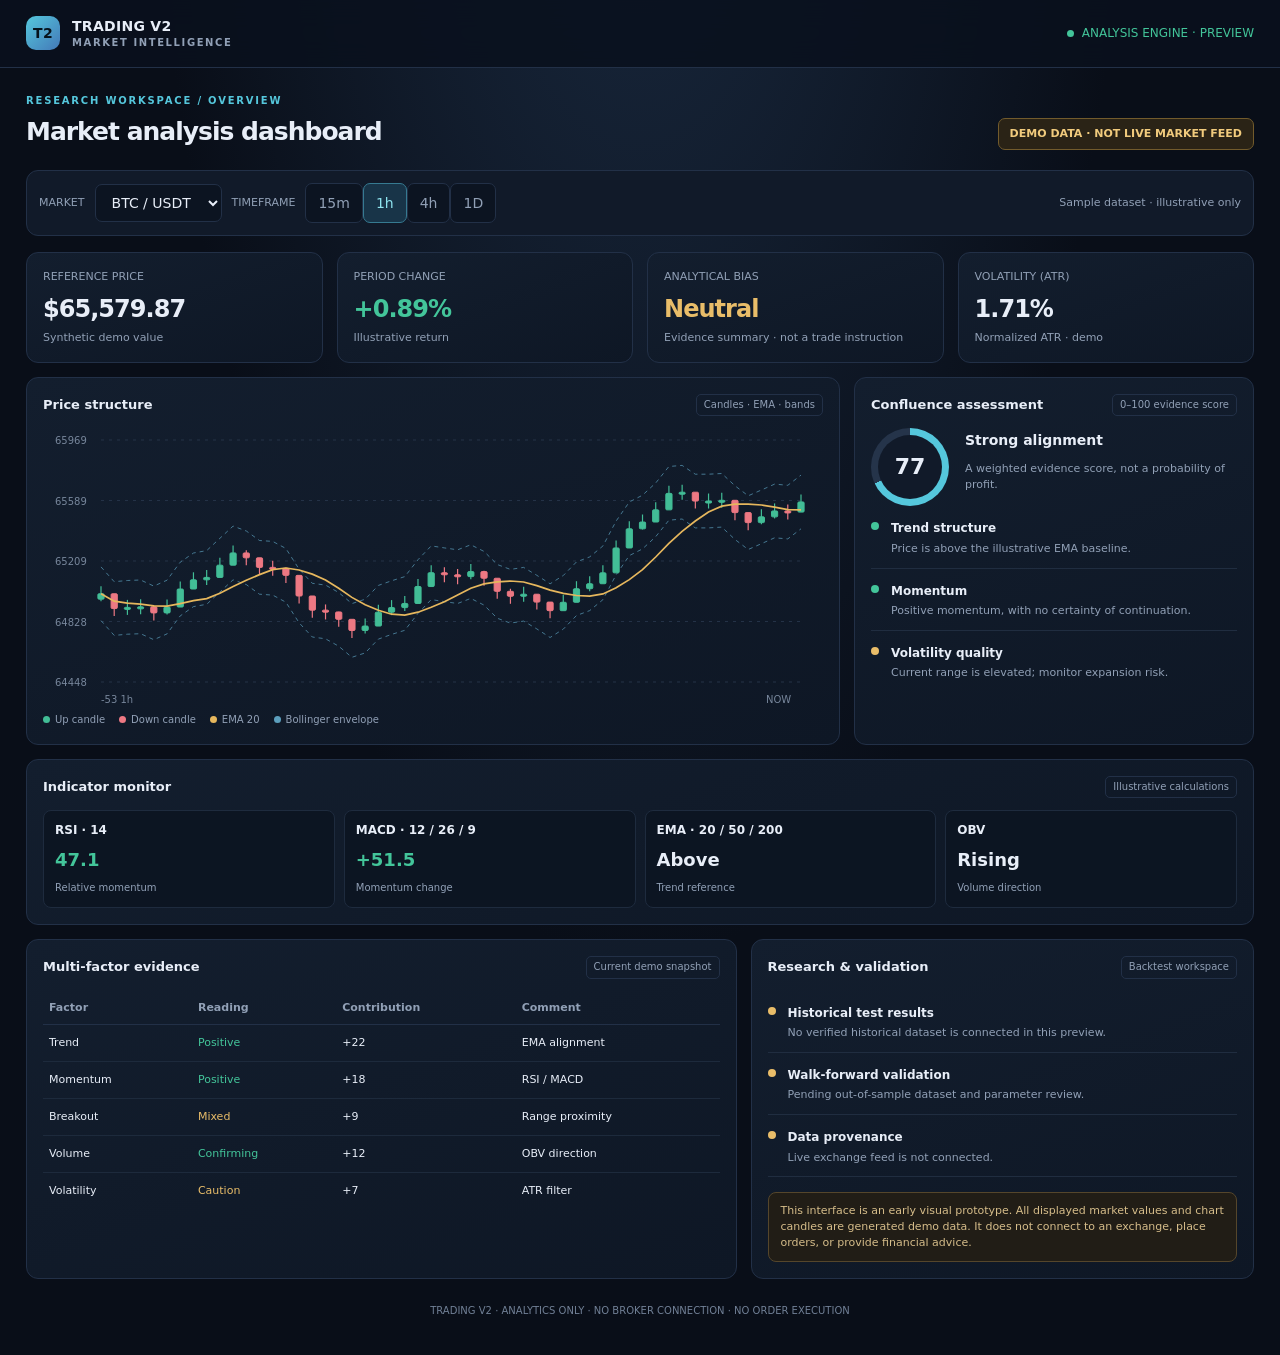
==== index.html @ 431ee681 "Publish dashboard at GitHub Pages root" ====
<!doctype html>
<html lang="en">
<head>
<meta charset="utf-8"><meta name="viewport" content="width=device-width,initial-scale=1">
<title>Trading V2 — Market Intelligence</title>
<style>
:root{color-scheme:dark;--bg:#090e18;--panel:#111a29;--panel2:#0d1522;--line:#223047;--muted:#91a0b6;--text:#e8eef8;--cyan:#55c7dc;--green:#43c59a;--red:#f07883;--amber:#e9bd69}
*{box-sizing:border-box}body{margin:0;background:radial-gradient(ellipse at 50% -30%,#1b2c43 0,transparent 55%),var(--bg);color:var(--text);font:14px/1.45 Inter,ui-sans-serif,system-ui,-apple-system,Segoe UI,sans-serif}
header{height:68px;border-bottom:1px solid var(--line);display:flex;align-items:center;justify-content:space-between;padding:0 26px;background:#0a111ddd;position:sticky;top:0;z-index:5;backdrop-filter:blur(14px)}
.brand{display:flex;align-items:center;gap:12px;font-weight:750;letter-spacing:.02em}.logo{width:34px;height:34px;border-radius:10px;background:linear-gradient(135deg,#55c7dc,#4379b8);display:grid;place-items:center;color:#06121b;font-weight:900}.brand small{display:block;color:var(--muted);font-size:10px;font-weight:600;letter-spacing:.16em}
.status{color:var(--green);font-size:12px}.status:before{content:"";display:inline-block;width:7px;height:7px;border-radius:50%;background:var(--green);margin-right:8px}
main{max-width:1440px;margin:auto;padding:26px}.topline{display:flex;align-items:flex-end;justify-content:space-between;gap:18px;margin-bottom:20px}.eyebrow{color:var(--cyan);font-size:10px;letter-spacing:.18em;font-weight:750}.topline h1{font-size:25px;margin:5px 0 0;letter-spacing:-.04em}.demo{border:1px solid #725b2c;background:#2a2316;color:#f1cb7d;padding:7px 11px;border-radius:7px;font-size:11px;font-weight:700}
.toolbar{display:flex;align-items:center;gap:10px;flex-wrap:wrap;background:var(--panel);border:1px solid var(--line);border-radius:12px;padding:12px;margin-bottom:16px}
select,button{background:#0c1421;color:var(--text);border:1px solid var(--line);border-radius:7px;padding:9px 12px;font:inherit}button{cursor:pointer;color:var(--muted)}button.active{background:#183448;border-color:#367a91;color:#8ee4ef}button:hover{border-color:#4a7890}
.spacer{flex:1}.tiny{color:var(--muted);font-size:11px}
.grid{display:grid;grid-template-columns:repeat(12,minmax(0,1fr));gap:14px}.card{background:linear-gradient(160deg,#131e2e,#0e1725);border:1px solid var(--line);border-radius:12px;padding:16px;min-width:0}.span-3{grid-column:span 3}.span-4{grid-column:span 4}.span-5{grid-column:span 5}.span-7{grid-column:span 7}.span-8{grid-column:span 8}.span-12{grid-column:span 12}
.metric-label{font-size:11px;color:var(--muted)}.metric{font-size:24px;font-weight:720;letter-spacing:-.04em;margin:7px 0 3px}.positive{color:var(--green)}.negative{color:var(--red)}.neutral{color:var(--amber)}
.cardhead{display:flex;align-items:center;justify-content:space-between;margin-bottom:12px}.cardhead h2{font-size:13px;margin:0;font-weight:700}.tag{font-size:10px;color:var(--muted);border:1px solid var(--line);border-radius:5px;padding:3px 7px}
.chartwrap{height:280px;position:relative}.chartwrap svg{width:100%;height:100%;overflow:visible}.axis{fill:#77869b;font-size:10px}.gridline{stroke:#243247;stroke-width:1;stroke-dasharray:3 5}.candle-up{fill:#42bd96;stroke:#42bd96}.candle-down{fill:#ed7883;stroke:#ed7883}.ema{fill:none;stroke:#e6b75d;stroke-width:1.7}.boll{fill:none;stroke:#5c9fbd;stroke-width:1;stroke-dasharray:4 4;opacity:.7}
.legend{display:flex;gap:14px;flex-wrap:wrap;color:var(--muted);font-size:10px;margin-top:5px}.dot{display:inline-block;width:7px;height:7px;border-radius:50%;margin-right:5px}
.indicators{display:grid;grid-template-columns:repeat(4,minmax(0,1fr));gap:9px}.ind{background:#0c1522;border:1px solid #1e2b3e;border-radius:8px;padding:11px}.ind b{display:block;font-size:12px}.ind strong{display:block;font-size:18px;margin:7px 0 3px}.ind small{font-size:10px;color:var(--muted)}
.signal{display:flex;gap:12px;align-items:flex-start;padding:11px 0;border-bottom:1px solid #202d40}.signal:last-child{border:0}.signalmark{width:8px;height:8px;border-radius:50%;margin-top:5px;flex:none}.signal b{font-size:12px}.signal p{margin:3px 0 0;color:var(--muted);font-size:11px}
.score{display:flex;align-items:center;gap:16px}.ring{width:78px;height:78px;border-radius:50%;display:grid;place-items:center;background:conic-gradient(var(--cyan) 0 68%,#25344a 68% 100%);position:relative;flex:none}.ring:after{content:"";position:absolute;inset:7px;background:#111a29;border-radius:50%}.ring strong{z-index:1;font-size:22px}.table{width:100%;border-collapse:collapse;font-size:11px}.table th{text-align:left;color:var(--muted);font-weight:600;padding:9px 6px;border-bottom:1px solid var(--line)}.table td{padding:10px 6px;border-bottom:1px solid #1d2a3c}.table tr:last-child td{border:0}
.note{margin-top:15px;border:1px solid #55462b;background:#211d16;color:#d6bd8a;border-radius:8px;padding:10px 12px;font-size:11px}
footer{padding:25px 0 10px;text-align:center;color:#718096;font-size:10px}
@media(max-width:900px){.span-3,.span-4,.span-5,.span-7,.span-8{grid-column:span 6}.span-12{grid-column:span 12}.indicators{grid-template-columns:repeat(2,1fr)}}
@media(max-width:580px){header{padding:0 15px}main{padding:17px 13px}.topline{align-items:flex-start;flex-direction:column}.span-3,.span-4,.span-5,.span-7,.span-8,.span-12{grid-column:span 12}.chartwrap{height:230px}.status{font-size:0}.status:before{font-size:12px}}
</style></head>
<body>
<header><div class="brand"><div class="logo">T2</div><div>TRADING V2<small>MARKET INTELLIGENCE</small></div></div><div class="status">ANALYSIS ENGINE · PREVIEW</div></header>
<main>
<div class="topline"><div><div class="eyebrow">RESEARCH WORKSPACE / OVERVIEW</div><h1>Market analysis dashboard</h1></div><div class="demo">DEMO DATA · NOT LIVE MARKET FEED</div></div>
<div class="toolbar"><label class="tiny" for="symbol">MARKET</label><select id="symbol"><option>BTC / USDT</option><option>ETH / USDT</option><option>SOL / USDT</option></select><span class="tiny">TIMEFRAME</span><div id="frames"><button data-tf="15m">15m</button><button data-tf="1h" class="active">1h</button><button data-tf="4h">4h</button><button data-tf="1d">1D</button></div><div class="spacer"></div><span class="tiny">Sample dataset · illustrative only</span></div>
<div class="grid">
<section class="card span-3"><div class="metric-label">REFERENCE PRICE</div><div class="metric" id="price">$67,482.30</div><div class="tiny">Synthetic demo value</div></section>
<section class="card span-3"><div class="metric-label">PERIOD CHANGE</div><div class="metric positive" id="change">+2.41%</div><div class="tiny">Illustrative return</div></section>
<section class="card span-3"><div class="metric-label">ANALYTICAL BIAS</div><div class="metric positive" id="bias">Bullish</div><div class="tiny">Evidence summary · not a trade instruction</div></section>
<section class="card span-3"><div class="metric-label">VOLATILITY (ATR)</div><div class="metric" id="atr">1.82%</div><div class="tiny">Normalized ATR · demo</div></section>
<section class="card span-8"><div class="cardhead"><h2>Price structure</h2><span class="tag">Candles · EMA · bands</span></div><div class="chartwrap"><svg id="priceChart" viewBox="0 0 760 280" role="img" aria-label="Illustrative candlestick chart"></svg></div><div class="legend"><span><i class="dot" style="background:#42bd96"></i>Up candle</span><span><i class="dot" style="background:#ed7883"></i>Down candle</span><span><i class="dot" style="background:#e6b75d"></i>EMA 20</span><span><i class="dot" style="background:#5c9fbd"></i>Bollinger envelope</span></div></section>
<section class="card span-4"><div class="cardhead"><h2>Confluence assessment</h2><span class="tag">0–100 evidence score</span></div><div class="score"><div class="ring"><strong id="score">68</strong></div><div><b id="scoreLabel">Moderate alignment</b><p class="tiny">A weighted evidence score, not a probability of profit.</p></div></div><div class="signal"><i class="signalmark" style="background:var(--green)"></i><div><b>Trend structure</b><p>Price is above the illustrative EMA baseline.</p></div></div><div class="signal"><i class="signalmark" style="background:var(--green)"></i><div><b>Momentum</b><p>Positive momentum, with no certainty of continuation.</p></div></div><div class="signal"><i class="signalmark" style="background:var(--amber)"></i><div><b>Volatility quality</b><p>Current range is elevated; monitor expansion risk.</p></div></div></section>
<section class="card span-12"><div class="cardhead"><h2>Indicator monitor</h2><span class="tag">Illustrative calculations</span></div><div class="indicators"><div class="ind"><b>RSI · 14</b><strong class="positive" id="rsi">58.4</strong><small>Relative momentum</small></div><div class="ind"><b>MACD · 12 / 26 / 9</b><strong class="positive" id="macd">+142.6</strong><small>Momentum change</small></div><div class="ind"><b>EMA · 20 / 50 / 200</b><strong id="ema">Above</strong><small>Trend reference</small></div><div class="ind"><b>OBV</b><strong id="obv">Rising</strong><small>Volume direction</small></div></div></section>
<section class="card span-7"><div class="cardhead"><h2>Multi-factor evidence</h2><span class="tag">Current demo snapshot</span></div><table class="table"><thead><tr><th>Factor</th><th>Reading</th><th>Contribution</th><th>Comment</th></tr></thead><tbody id="factorRows"><tr><td>Trend</td><td class="positive">Positive</td><td>+22</td><td>EMA alignment</td></tr><tr><td>Momentum</td><td class="positive">Positive</td><td>+18</td><td>RSI / MACD</td></tr><tr><td>Breakout</td><td class="neutral">Mixed</td><td>+9</td><td>Range proximity</td></tr><tr><td>Volume</td><td class="positive">Confirming</td><td>+12</td><td>OBV direction</td></tr><tr><td>Volatility</td><td class="neutral">Caution</td><td>+7</td><td>ATR filter</td></tr></tbody></table></section>
<section class="card span-5"><div class="cardhead"><h2>Research & validation</h2><span class="tag">Backtest workspace</span></div><div class="signal"><i class="signalmark" style="background:var(--amber)"></i><div><b>Historical test results</b><p>No verified historical dataset is connected in this preview.</p></div></div><div class="signal"><i class="signalmark" style="background:var(--amber)"></i><div><b>Walk-forward validation</b><p>Pending out-of-sample dataset and parameter review.</p></div></div><div class="signal"><i class="signalmark" style="background:var(--amber)"></i><div><b>Data provenance</b><p>Live exchange feed is not connected.</p></div></div><div class="note">This interface is an early visual prototype. All displayed market values and chart candles are generated demo data. It does not connect to an exchange, place orders, or provide financial advice.</div></section>
</div><footer>TRADING V2 · ANALYTICS ONLY · NO BROKER CONNECTION · NO ORDER EXECUTION</footer>
</main>
<script>
const $=id=>document.getElementById(id);let tf='1h',sym='BTC / USDT';
function hash(s){let n=0;for(let i=0;i<s.length;i++)n=(n*31+s.charCodeAt(i))>>>0;return n}
function render(){const seed=hash(sym+tf),base=sym.startsWith('ETH')?3520:sym.startsWith('SOL')?168:67482;let vals=[],v=base*.965;for(let i=0;i<54;i++){let drift=Math.sin(i*.39+seed%7)*base*.0011+(i>29?base*.0005:-base*.00008);v+=drift+(Math.sin(i*1.7+seed%13))*base*.0008;vals.push(v)}const svg=$('priceChart'),W=760,H=280,L=48,R=12,T=12,B=26,lo=Math.min(...vals)*.995,hi=Math.max(...vals)*1.005,x=i=>L+i*(W-L-R)/(vals.length-1),y=p=>T+(hi-p)*(H-T-B)/(hi-lo);let out='';for(let j=0;j<5;j++){let yy=T+j*(H-T-B)/4;out+=`<line class="gridline" x1="${L}" x2="${W-R}" y1="${yy}" y2="${yy}"/><text class="axis" x="2" y="${yy+4}">${(hi-(hi-lo)*j/4).toFixed(0)}</text>`}let ema=vals.map((v,i)=>vals.slice(Math.max(0,i-7),i+1).reduce((a,b)=>a+b,0)/Math.min(i+1,8));let path=a=>a.map((v,i)=>(i?'L':'M')+x(i).toFixed(1)+','+y(v).toFixed(1)).join(' ');out+=`<path class="boll" d="${path(vals.map((v,i)=>v+base*.0025))}"/><path class="boll" d="${path(vals.map((v,i)=>v-base*.0025))}"/>`;for(let i=0;i<vals.length;i++){let open=i?vals[i-1]:vals[i]-base*.0005,close=vals[i],up=close>=open,xx=x(i),top=y(Math.max(open,close)),bot=y(Math.min(open,close));out+=`<line class="${up?'candle-up':'candle-down'}" x1="${xx}" x2="${xx}" y1="${y(close+base*.0007)}" y2="${y(close-base*.0007)}" stroke-width="1.2"/><rect class="${up?'candle-up':'candle-down'}" x="${xx-3.1}" y="${top}" width="6.2" height="${Math.max(2,bot-top)}" rx="1"/>`}out+=`<path class="ema" d="${path(ema)}"/><text class="axis" x="${L}" y="${H-5}">-53 ${tf}</text><text class="axis" x="${W-R-35}" y="${H-5}">NOW</text>`;svg.innerHTML=out;
let last=vals.at(-1),pct=(vals.at(-1)/vals[0]-1)*100,score=56+(seed%29);$('price').textContent='$'+last.toLocaleString('en-US',{minimumFractionDigits:2,maximumFractionDigits:2});$('change').textContent=(pct>=0?'+':'')+pct.toFixed(2)+'%';$('change').className='metric '+(pct>=0?'positive':'negative');$('bias').textContent=pct>1?'Bullish':pct< -1?'Bearish':'Neutral';$('bias').className='metric '+(pct>1?'positive':pct< -1?'negative':'neutral');$('atr').textContent=(1.1+(seed%140)/100).toFixed(2)+'%';$('score').textContent=score;$('scoreLabel').textContent=score>72?'Strong alignment':score>60?'Moderate alignment':'Weak alignment';$('rsi').textContent=(43+(seed%310)/10).toFixed(1);$('macd').textContent=(pct>=0?'+':'')+(pct*58).toFixed(1);$('ema').textContent=pct>0?'Above':'Below';$('obv').textContent=seed%3?'Rising':'Mixed'}
document.querySelectorAll('[data-tf]').forEach(b=>b.addEventListener('click',()=>{tf=b.dataset.tf;document.querySelectorAll('[data-tf]').forEach(x=>x.classList.toggle('active',x===b));render()}));$('symbol').addEventListener('change',e=>{sym=e.target.value;render()});render();
</script></body></html>
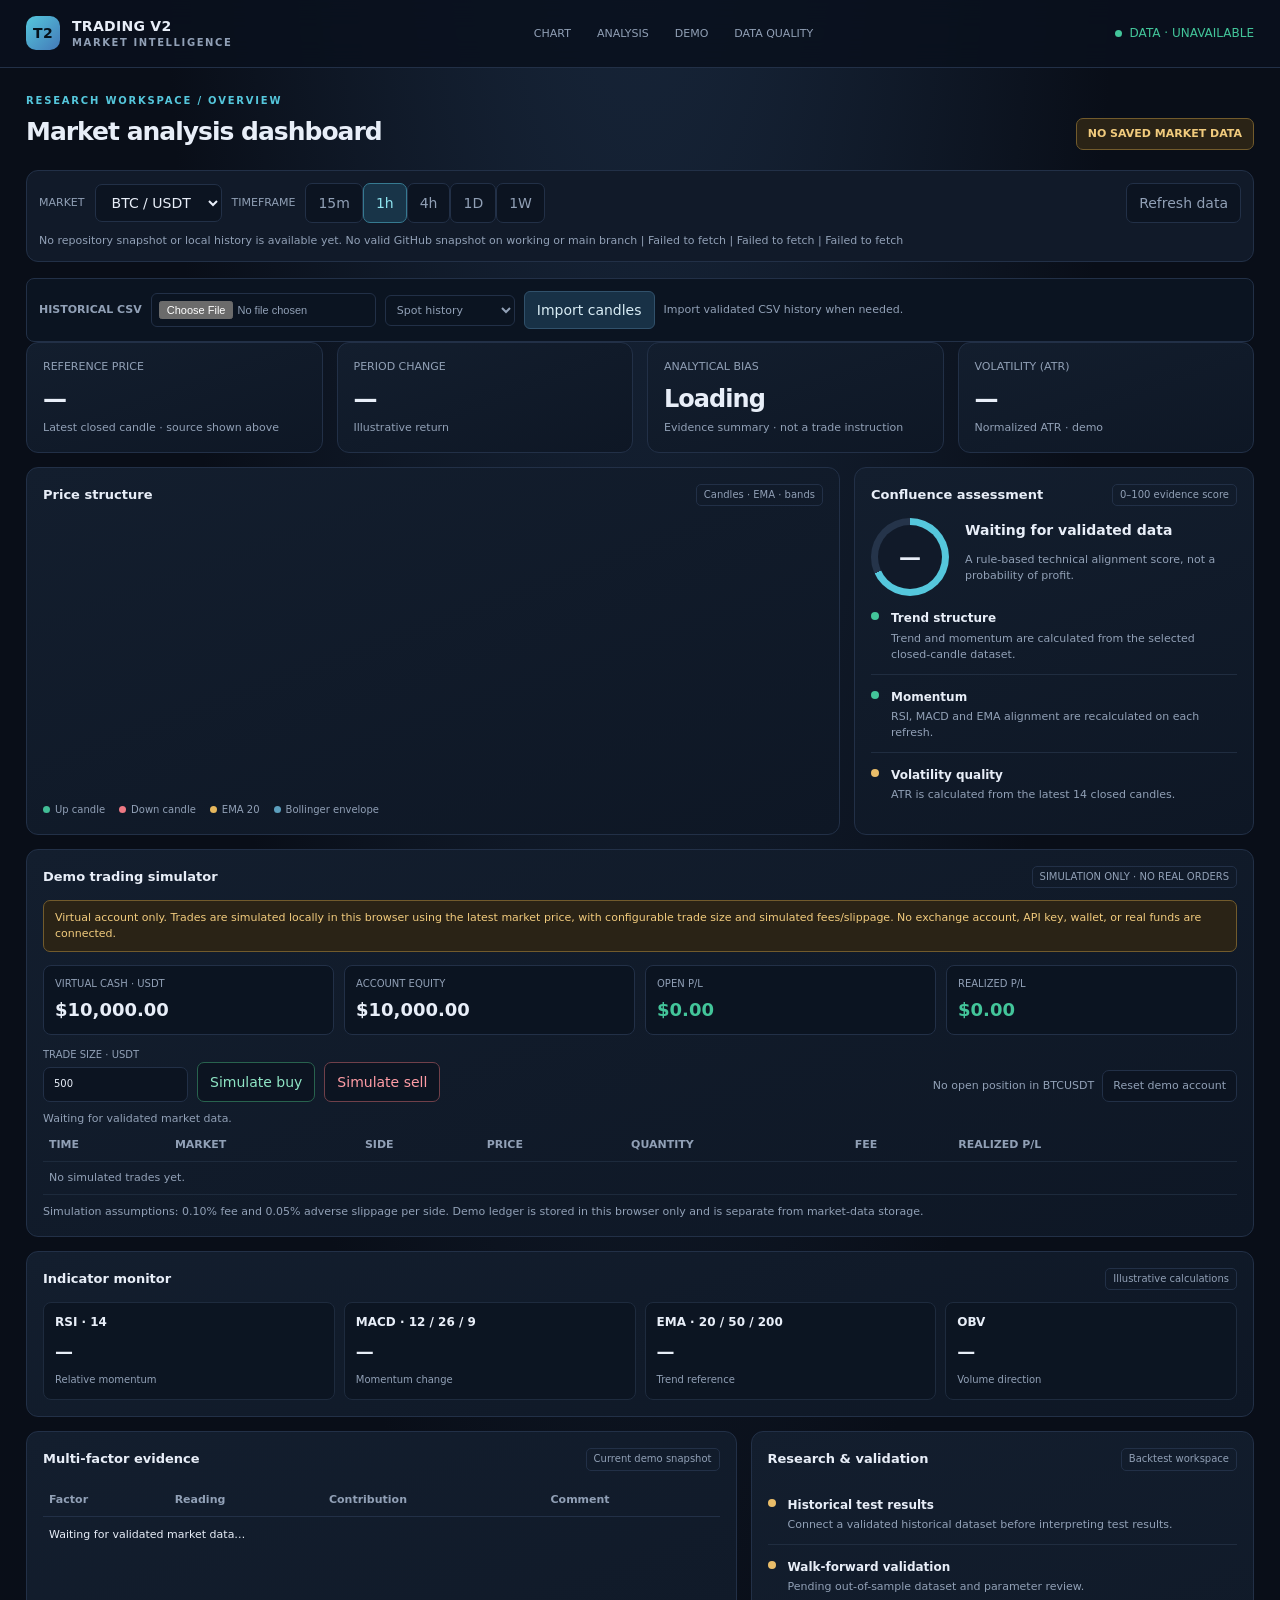
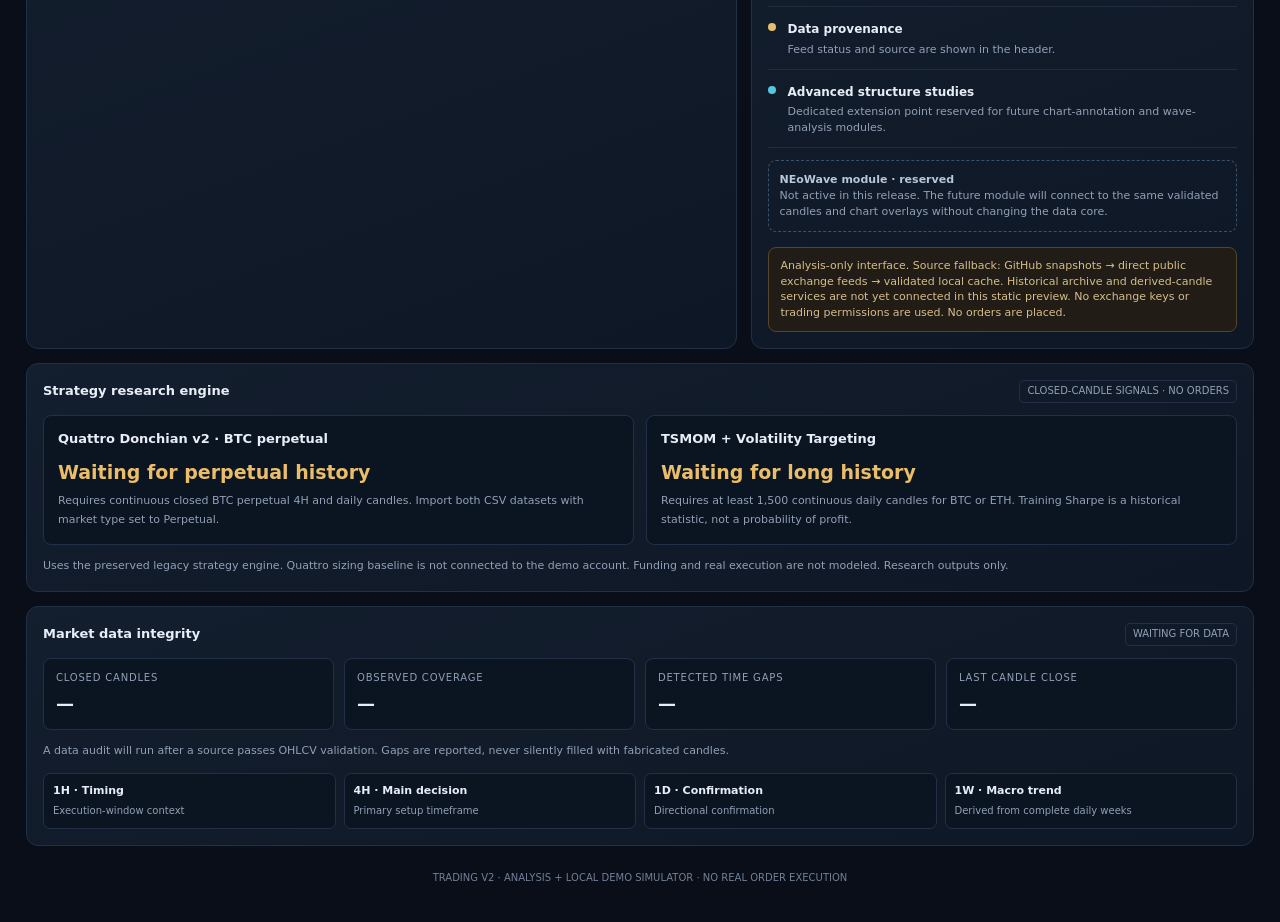
==== commit eb14eb46: "deploy: publish Trading V2 research dashboard" ====
--- a/index.html
+++ b/index.html
@@ -1,4 +1,5 @@
 <!doctype html>
+<!-- Market history remains visible during feed outages; freshness is reported separately. -->
 <html lang="en">
 <head>
 <meta charset="utf-8"><meta name="viewport" content="width=device-width,initial-scale=1">
@@ -25,28 +26,597 @@
 footer{padding:25px 0 10px;text-align:center;color:#718096;font-size:10px}
 @media(max-width:900px){.span-3,.span-4,.span-5,.span-7,.span-8{grid-column:span 6}.span-12{grid-column:span 12}.indicators{grid-template-columns:repeat(2,1fr)}}
 @media(max-width:580px){header{padding:0 15px}main{padding:17px 13px}.topline{align-items:flex-start;flex-direction:column}.span-3,.span-4,.span-5,.span-7,.span-8,.span-12{grid-column:span 12}.chartwrap{height:230px}.status{font-size:0}.status:before{font-size:12px}}
+.paper-grid{display:grid;grid-template-columns:repeat(4,minmax(0,1fr));gap:10px;margin-bottom:13px}.paper-stat{background:#0b1421;border:1px solid #223047;border-radius:8px;padding:11px}.paper-stat span{display:block;color:var(--muted);font-size:10px}.paper-stat strong{display:block;font-size:18px;margin-top:5px}.paper-controls{display:flex;gap:9px;align-items:end;flex-wrap:wrap}.paper-controls label{display:grid;gap:5px;color:var(--muted);font-size:10px}.paper-controls input{width:145px;background:#0c1421;color:var(--text);border:1px solid var(--line);border-radius:7px;padding:9px 10px;font:inherit}.paper-buy{color:#8ee4c4;border-color:#28634e}.paper-sell{color:#ff9ca5;border-color:#70404a}.paper-status{min-height:18px;margin-top:9px;color:var(--muted);font-size:11px}.paper-warning{margin-bottom:13px;border:1px solid #725b2c;background:#2a2316;color:#f1cb7d;padding:9px 11px;border-radius:7px;font-size:11px}.paper-table-wrap{overflow:auto}.paper-table{width:100%;border-collapse:collapse;font-size:11px}.paper-table th,.paper-table td{text-align:left;padding:8px 6px;border-bottom:1px solid #1d2a3c}.paper-table th{color:var(--muted);font-weight:600}.paper-table td{white-space:nowrap}.paper-actions{display:flex;gap:8px;align-items:center;flex-wrap:wrap}.paper-actions button{font-size:11px;padding:7px 10px}@media(max-width:700px){.paper-grid{grid-template-columns:repeat(2,minmax(0,1fr))}}
+/* Research workspace refinements */
+.navlinks{display:flex;gap:8px;align-items:center;flex-wrap:wrap}.navlinks a{color:var(--muted);text-decoration:none;font-size:11px;padding:6px 8px;border:1px solid transparent;border-radius:6px}.navlinks a:hover{color:var(--cyan);border-color:var(--line)}
+.audit-grid{display:grid;grid-template-columns:repeat(4,minmax(0,1fr));gap:10px}.audit-item{background:#0b1421;border:1px solid #223047;border-radius:8px;padding:12px}.audit-item span{display:block;color:var(--muted);font-size:10px;text-transform:uppercase;letter-spacing:.08em}.audit-item strong{display:block;font-size:18px;margin-top:6px}.audit-detail{color:var(--muted);font-size:11px;margin-top:12px;line-height:1.7}.role-strip{display:grid;grid-template-columns:repeat(4,minmax(0,1fr));gap:8px;margin-top:12px}.role{border:1px solid var(--line);border-radius:7px;padding:9px;background:#0b1421}.role b{display:block;font-size:11px}.role small{color:var(--muted);font-size:10px}.future-slot{margin-top:12px;border:1px dashed #3a526c;border-radius:8px;padding:11px;color:var(--muted);font-size:11px}.future-slot b{color:#b7c8db}.tag-live{color:#8ee4c4;border-color:#28634e}.tag-warn{color:#f1cb7d;border-color:#725b2c}
+@media(max-width:700px){.audit-grid,.role-strip{grid-template-columns:repeat(2,minmax(0,1fr))}.navlinks{display:none}}
+
+.import-row{display:flex;gap:9px;align-items:center;flex-wrap:wrap;margin-top:12px;padding:12px;border:1px solid var(--line);border-radius:8px;background:#0b1421}.import-row input,.import-row select{max-width:230px;color:var(--muted);font-size:11px;background:#0b1421;border:1px solid var(--line);padding:7px;border-radius:6px}.import-row button{background:#183146;border:1px solid #31516b;color:#d9edf5;padding:8px 12px;border-radius:6px;cursor:pointer}.strategy-grid{display:grid;grid-template-columns:repeat(2,minmax(0,1fr));gap:12px}.strategy-box{background:#0b1421;border:1px solid var(--line);border-radius:8px;padding:14px}.strategy-box h3{font-size:13px;margin:0 0 10px}.strategy-value{font-size:19px;font-weight:750;margin:6px 0}.strategy-meta{color:var(--muted);font-size:11px;line-height:1.7}.strategy-wait{color:#e9bd69}.strategy-ok{color:#43c59a}@media(max-width:700px){.strategy-grid{grid-template-columns:1fr}}
 </style></head>
 <body>
-<header><div class="brand"><div class="logo">T2</div><div>TRADING V2<small>MARKET INTELLIGENCE</small></div></div><div class="status">ANALYSIS ENGINE · PREVIEW</div></header>
+<header><div class="brand"><div class="logo">T2</div><div>TRADING V2<small>MARKET INTELLIGENCE</small></div></div><div class="navlinks"><a href="#priceChart">CHART</a><a href="#evidence">ANALYSIS</a><a href="#paperTrading">DEMO</a><a href="#dataQuality">DATA QUALITY</a></div><div class="status" id="feedStatus">DATA SOURCE · CONNECTING</div></header>
 <main>
-<div class="topline"><div><div class="eyebrow">RESEARCH WORKSPACE / OVERVIEW</div><h1>Market analysis dashboard</h1></div><div class="demo">DEMO DATA · NOT LIVE MARKET FEED</div></div>
-<div class="toolbar"><label class="tiny" for="symbol">MARKET</label><select id="symbol"><option>BTC / USDT</option><option>ETH / USDT</option><option>SOL / USDT</option></select><span class="tiny">TIMEFRAME</span><div id="frames"><button data-tf="15m">15m</button><button data-tf="1h" class="active">1h</button><button data-tf="4h">4h</button><button data-tf="1d">1D</button></div><div class="spacer"></div><span class="tiny">Sample dataset · illustrative only</span></div>
+<div class="topline"><div><div class="eyebrow">RESEARCH WORKSPACE / OVERVIEW</div><h1>Market analysis dashboard</h1></div><div class="demo" id="feedBadge">CONNECTING TO MARKET DATA</div></div>
+<div class="toolbar"><label class="tiny" for="symbol">MARKET</label><select id="symbol"><option>BTC / USDT</option><option>ETH / USDT</option><option>SOL / USDT</option></select><span class="tiny">TIMEFRAME</span><div id="frames"><button data-tf="15m">15m</button><button data-tf="1h" class="active">1h</button><button data-tf="4h">4h</button><button data-tf="1d">1D</button><button data-tf="1w">1W</button></div><div class="spacer"></div><button id="refreshData" type="button">Refresh data</button><span class="tiny" id="updatedAt">Waiting for a validated feed…</span></div><div class="import-row"><b class="tiny">HISTORICAL CSV</b><input id="csvImportFile" type="file" accept=".csv,text/csv"><select id="csvMarketType"><option value="spot">Spot history</option><option value="perpetual">Perpetual history</option></select><button id="csvImportButton" type="button">Import candles</button><span class="tiny" id="csvImportStatus">Import validated CSV history when needed.</span></div>
 <div class="grid">
-<section class="card span-3"><div class="metric-label">REFERENCE PRICE</div><div class="metric" id="price">$67,482.30</div><div class="tiny">Synthetic demo value</div></section>
-<section class="card span-3"><div class="metric-label">PERIOD CHANGE</div><div class="metric positive" id="change">+2.41%</div><div class="tiny">Illustrative return</div></section>
-<section class="card span-3"><div class="metric-label">ANALYTICAL BIAS</div><div class="metric positive" id="bias">Bullish</div><div class="tiny">Evidence summary · not a trade instruction</div></section>
-<section class="card span-3"><div class="metric-label">VOLATILITY (ATR)</div><div class="metric" id="atr">1.82%</div><div class="tiny">Normalized ATR · demo</div></section>
+<section class="card span-3"><div class="metric-label">REFERENCE PRICE</div><div class="metric" id="price">—</div><div class="tiny">Latest closed candle · source shown above</div></section>
+<section class="card span-3"><div class="metric-label">PERIOD CHANGE</div><div class="metric" id="change">—</div><div class="tiny">Illustrative return</div></section>
+<section class="card span-3"><div class="metric-label">ANALYTICAL BIAS</div><div class="metric" id="bias">Loading</div><div class="tiny">Evidence summary · not a trade instruction</div></section>
+<section class="card span-3"><div class="metric-label">VOLATILITY (ATR)</div><div class="metric" id="atr">—</div><div class="tiny">Normalized ATR · demo</div></section>
 <section class="card span-8"><div class="cardhead"><h2>Price structure</h2><span class="tag">Candles · EMA · bands</span></div><div class="chartwrap"><svg id="priceChart" viewBox="0 0 760 280" role="img" aria-label="Illustrative candlestick chart"></svg></div><div class="legend"><span><i class="dot" style="background:#42bd96"></i>Up candle</span><span><i class="dot" style="background:#ed7883"></i>Down candle</span><span><i class="dot" style="background:#e6b75d"></i>EMA 20</span><span><i class="dot" style="background:#5c9fbd"></i>Bollinger envelope</span></div></section>
-<section class="card span-4"><div class="cardhead"><h2>Confluence assessment</h2><span class="tag">0–100 evidence score</span></div><div class="score"><div class="ring"><strong id="score">68</strong></div><div><b id="scoreLabel">Moderate alignment</b><p class="tiny">A weighted evidence score, not a probability of profit.</p></div></div><div class="signal"><i class="signalmark" style="background:var(--green)"></i><div><b>Trend structure</b><p>Price is above the illustrative EMA baseline.</p></div></div><div class="signal"><i class="signalmark" style="background:var(--green)"></i><div><b>Momentum</b><p>Positive momentum, with no certainty of continuation.</p></div></div><div class="signal"><i class="signalmark" style="background:var(--amber)"></i><div><b>Volatility quality</b><p>Current range is elevated; monitor expansion risk.</p></div></div></section>
-<section class="card span-12"><div class="cardhead"><h2>Indicator monitor</h2><span class="tag">Illustrative calculations</span></div><div class="indicators"><div class="ind"><b>RSI · 14</b><strong class="positive" id="rsi">58.4</strong><small>Relative momentum</small></div><div class="ind"><b>MACD · 12 / 26 / 9</b><strong class="positive" id="macd">+142.6</strong><small>Momentum change</small></div><div class="ind"><b>EMA · 20 / 50 / 200</b><strong id="ema">Above</strong><small>Trend reference</small></div><div class="ind"><b>OBV</b><strong id="obv">Rising</strong><small>Volume direction</small></div></div></section>
-<section class="card span-7"><div class="cardhead"><h2>Multi-factor evidence</h2><span class="tag">Current demo snapshot</span></div><table class="table"><thead><tr><th>Factor</th><th>Reading</th><th>Contribution</th><th>Comment</th></tr></thead><tbody id="factorRows"><tr><td>Trend</td><td class="positive">Positive</td><td>+22</td><td>EMA alignment</td></tr><tr><td>Momentum</td><td class="positive">Positive</td><td>+18</td><td>RSI / MACD</td></tr><tr><td>Breakout</td><td class="neutral">Mixed</td><td>+9</td><td>Range proximity</td></tr><tr><td>Volume</td><td class="positive">Confirming</td><td>+12</td><td>OBV direction</td></tr><tr><td>Volatility</td><td class="neutral">Caution</td><td>+7</td><td>ATR filter</td></tr></tbody></table></section>
-<section class="card span-5"><div class="cardhead"><h2>Research & validation</h2><span class="tag">Backtest workspace</span></div><div class="signal"><i class="signalmark" style="background:var(--amber)"></i><div><b>Historical test results</b><p>No verified historical dataset is connected in this preview.</p></div></div><div class="signal"><i class="signalmark" style="background:var(--amber)"></i><div><b>Walk-forward validation</b><p>Pending out-of-sample dataset and parameter review.</p></div></div><div class="signal"><i class="signalmark" style="background:var(--amber)"></i><div><b>Data provenance</b><p>Live exchange feed is not connected.</p></div></div><div class="note">This interface is an early visual prototype. All displayed market values and chart candles are generated demo data. It does not connect to an exchange, place orders, or provide financial advice.</div></section>
-</div><footer>TRADING V2 · ANALYTICS ONLY · NO BROKER CONNECTION · NO ORDER EXECUTION</footer>
+<section class="card span-4" id="evidence"><div class="cardhead"><h2>Confluence assessment</h2><span class="tag">0–100 evidence score</span></div><div class="score"><div class="ring"><strong id="score">—</strong></div><div><b id="scoreLabel">Waiting for validated data</b><p class="tiny">A rule-based technical alignment score, not a probability of profit.</p></div></div><div class="signal"><i class="signalmark" style="background:var(--green)"></i><div><b>Trend structure</b><p>Trend and momentum are calculated from the selected closed-candle dataset.</p></div></div><div class="signal"><i class="signalmark" style="background:var(--green)"></i><div><b>Momentum</b><p>RSI, MACD and EMA alignment are recalculated on each refresh.</p></div></div><div class="signal"><i class="signalmark" style="background:var(--amber)"></i><div><b>Volatility quality</b><p>ATR is calculated from the latest 14 closed candles.</p></div></div></section>
+<section class="card span-12" id="paperTrading">
+<div class="cardhead"><h2>Demo trading simulator</h2><span class="tag">SIMULATION ONLY · NO REAL ORDERS</span></div>
+<div class="paper-warning">Virtual account only. Trades are simulated locally in this browser using the latest market price, with configurable trade size and simulated fees/slippage. No exchange account, API key, wallet, or real funds are connected.</div>
+<div class="paper-grid">
+ <div class="paper-stat"><span>VIRTUAL CASH · USDT</span><strong id="paperCash">$10,000.00</strong></div>
+ <div class="paper-stat"><span>ACCOUNT EQUITY</span><strong id="paperEquity">$10,000.00</strong></div>
+ <div class="paper-stat"><span>OPEN P/L</span><strong id="paperOpenPnl">$0.00</strong></div>
+ <div class="paper-stat"><span>REALIZED P/L</span><strong id="paperRealized">$0.00</strong></div>
+</div>
+<div class="paper-controls">
+ <label>TRADE SIZE · USDT<input id="paperSize" type="number" min="10" step="10" value="500"></label>
+ <button id="paperBuy" class="paper-buy" type="button" disabled>Simulate buy</button>
+ <button id="paperSell" class="paper-sell" type="button" disabled>Simulate sell</button>
+ <div class="spacer"></div><div class="paper-actions"><span class="tiny" id="paperPosition">No open position</span><button id="paperReset" type="button">Reset demo account</button></div>
+</div>
+<div class="paper-status" id="paperStatus">Waiting for validated market data.</div>
+<div class="paper-table-wrap"><table class="paper-table"><thead><tr><th>TIME</th><th>MARKET</th><th>SIDE</th><th>PRICE</th><th>QUANTITY</th><th>FEE</th><th>REALIZED P/L</th></tr></thead><tbody id="paperHistory"><tr><td colspan="7" class="tiny">No simulated trades yet.</td></tr></tbody></table></div>
+<div class="tiny" style="margin-top:9px">Simulation assumptions: 0.10% fee and 0.05% adverse slippage per side. Demo ledger is stored in this browser only and is separate from market-data storage.</div>
+</section><section class="card span-12"><div class="cardhead"><h2>Indicator monitor</h2><span class="tag">Illustrative calculations</span></div><div class="indicators"><div class="ind"><b>RSI · 14</b><strong id="rsi">—</strong><small>Relative momentum</small></div><div class="ind"><b>MACD · 12 / 26 / 9</b><strong id="macd">—</strong><small>Momentum change</small></div><div class="ind"><b>EMA · 20 / 50 / 200</b><strong id="ema">—</strong><small>Trend reference</small></div><div class="ind"><b>OBV</b><strong id="obv">—</strong><small>Volume direction</small></div></div></section>
+<section class="card span-7"><div class="cardhead"><h2>Multi-factor evidence</h2><span class="tag">Current demo snapshot</span></div><table class="table"><thead><tr><th>Factor</th><th>Reading</th><th>Contribution</th><th>Comment</th></tr></thead><tbody id="factorRows"><tr><td colspan="4">Waiting for validated market data…</td></tr></tbody></table></section>
+<section class="card span-5"><div class="cardhead"><h2>Research & validation</h2><span class="tag">Backtest workspace</span></div><div class="signal"><i class="signalmark" style="background:var(--amber)"></i><div><b>Historical test results</b><p>Connect a validated historical dataset before interpreting test results.</p></div></div><div class="signal"><i class="signalmark" style="background:var(--amber)"></i><div><b>Walk-forward validation</b><p>Pending out-of-sample dataset and parameter review.</p></div></div><div class="signal"><i class="signalmark" style="background:var(--amber)"></i><div><b>Data provenance</b><p>Feed status and source are shown in the header.</p></div></div><div class="signal"><i class="signalmark" style="background:var(--cyan)"></i><div><b>Advanced structure studies</b><p>Dedicated extension point reserved for future chart-annotation and wave-analysis modules.</p></div></div><div class="future-slot"><b>NEoWave module · reserved</b><br>Not active in this release. The future module will connect to the same validated candles and chart overlays without changing the data core.</div><div class="note">Analysis-only interface. Source fallback: GitHub snapshots → direct public exchange feeds → validated local cache. Historical archive and derived-candle services are not yet connected in this static preview. No exchange keys or trading permissions are used. No orders are placed.</div></section>
+<section class="card span-12" id="strategyLab"><div class="cardhead"><h2>Strategy research engine</h2><span class="tag">CLOSED-CANDLE SIGNALS · NO ORDERS</span></div><div class="strategy-grid"><div class="strategy-box"><h3>Quattro Donchian v2 · BTC perpetual</h3><div class="strategy-value strategy-wait" id="quattroStatus">Waiting for perpetual history</div><div class="strategy-meta" id="quattroDetails">Requires continuous closed BTC perpetual 4H and daily candles. Import both CSV datasets with market type set to Perpetual.</div></div><div class="strategy-box"><h3>TSMOM + Volatility Targeting</h3><div class="strategy-value strategy-wait" id="momentumStatus">Waiting for long history</div><div class="strategy-meta" id="momentumDetails">Requires at least 1,500 continuous daily candles for BTC or ETH. Training Sharpe is a historical statistic, not a probability of profit.</div></div></div><div class="audit-detail">Uses the preserved legacy strategy engine. Quattro sizing baseline is not connected to the demo account. Funding and real execution are not modeled. Research outputs only.</div></section><section class="card span-12" id="dataQuality"><div class="cardhead"><h2>Market data integrity</h2><span class="tag" id="qualityBadge">WAITING FOR DATA</span></div><div class="audit-grid"><div class="audit-item"><span>Closed candles</span><strong id="qualityBars">—</strong></div><div class="audit-item"><span>Observed coverage</span><strong id="qualityCoverage">—</strong></div><div class="audit-item"><span>Detected time gaps</span><strong id="qualityGaps">—</strong></div><div class="audit-item"><span>Last candle close</span><strong id="qualityClose">—</strong></div></div><div class="audit-detail" id="qualityDetail">A data audit will run after a source passes OHLCV validation. Gaps are reported, never silently filled with fabricated candles.</div><div class="role-strip"><div class="role"><b>1H · Timing</b><small>Execution-window context</small></div><div class="role"><b>4H · Main decision</b><small>Primary setup timeframe</small></div><div class="role"><b>1D · Confirmation</b><small>Directional confirmation</small></div><div class="role"><b>1W · Macro trend</b><small>Derived from complete daily weeks</small></div></div></section></div><footer>TRADING V2 · ANALYSIS + LOCAL DEMO SIMULATOR · NO REAL ORDER EXECUTION</footer>
 </main>
 <script>
-const $=id=>document.getElementById(id);let tf='1h',sym='BTC / USDT';
-function hash(s){let n=0;for(let i=0;i<s.length;i++)n=(n*31+s.charCodeAt(i))>>>0;return n}
-function render(){const seed=hash(sym+tf),base=sym.startsWith('ETH')?3520:sym.startsWith('SOL')?168:67482;let vals=[],v=base*.965;for(let i=0;i<54;i++){let drift=Math.sin(i*.39+seed%7)*base*.0011+(i>29?base*.0005:-base*.00008);v+=drift+(Math.sin(i*1.7+seed%13))*base*.0008;vals.push(v)}const svg=$('priceChart'),W=760,H=280,L=48,R=12,T=12,B=26,lo=Math.min(...vals)*.995,hi=Math.max(...vals)*1.005,x=i=>L+i*(W-L-R)/(vals.length-1),y=p=>T+(hi-p)*(H-T-B)/(hi-lo);let out='';for(let j=0;j<5;j++){let yy=T+j*(H-T-B)/4;out+=`<line class="gridline" x1="${L}" x2="${W-R}" y1="${yy}" y2="${yy}"/><text class="axis" x="2" y="${yy+4}">${(hi-(hi-lo)*j/4).toFixed(0)}</text>`}let ema=vals.map((v,i)=>vals.slice(Math.max(0,i-7),i+1).reduce((a,b)=>a+b,0)/Math.min(i+1,8));let path=a=>a.map((v,i)=>(i?'L':'M')+x(i).toFixed(1)+','+y(v).toFixed(1)).join(' ');out+=`<path class="boll" d="${path(vals.map((v,i)=>v+base*.0025))}"/><path class="boll" d="${path(vals.map((v,i)=>v-base*.0025))}"/>`;for(let i=0;i<vals.length;i++){let open=i?vals[i-1]:vals[i]-base*.0005,close=vals[i],up=close>=open,xx=x(i),top=y(Math.max(open,close)),bot=y(Math.min(open,close));out+=`<line class="${up?'candle-up':'candle-down'}" x1="${xx}" x2="${xx}" y1="${y(close+base*.0007)}" y2="${y(close-base*.0007)}" stroke-width="1.2"/><rect class="${up?'candle-up':'candle-down'}" x="${xx-3.1}" y="${top}" width="6.2" height="${Math.max(2,bot-top)}" rx="1"/>`}out+=`<path class="ema" d="${path(ema)}"/><text class="axis" x="${L}" y="${H-5}">-53 ${tf}</text><text class="axis" x="${W-R-35}" y="${H-5}">NOW</text>`;svg.innerHTML=out;
-let last=vals.at(-1),pct=(vals.at(-1)/vals[0]-1)*100,score=56+(seed%29);$('price').textContent='$'+last.toLocaleString('en-US',{minimumFractionDigits:2,maximumFractionDigits:2});$('change').textContent=(pct>=0?'+':'')+pct.toFixed(2)+'%';$('change').className='metric '+(pct>=0?'positive':'negative');$('bias').textContent=pct>1?'Bullish':pct< -1?'Bearish':'Neutral';$('bias').className='metric '+(pct>1?'positive':pct< -1?'negative':'neutral');$('atr').textContent=(1.1+(seed%140)/100).toFixed(2)+'%';$('score').textContent=score;$('scoreLabel').textContent=score>72?'Strong alignment':score>60?'Moderate alignment':'Weak alignment';$('rsi').textContent=(43+(seed%310)/10).toFixed(1);$('macd').textContent=(pct>=0?'+':'')+(pct*58).toFixed(1);$('ema').textContent=pct>0?'Above':'Below';$('obv').textContent=seed%3?'Rising':'Mixed'}
-document.querySelectorAll('[data-tf]').forEach(b=>b.addEventListener('click',()=>{tf=b.dataset.tf;document.querySelectorAll('[data-tf]').forEach(x=>x.classList.toggle('active',x===b));render()}));$('symbol').addEventListener('change',e=>{sym=e.target.value;render()});render();
+const $=id=>document.getElementById(id);
+let tf='1h',sym='BTC / USDT',currentCandles=[],staleGithubSnapshot=null,currentDataSymbol=null,dataReady=false;
+const SYMBOLS={'BTC / USDT':'BTCUSDT','ETH / USDT':'ETHUSDT','SOL / USDT':'SOLUSDT'};
+const BINANCE_INTERVAL={'15m':'15m','1h':'1h','4h':'4h','1d':'1d'};
+const BYBIT_INTERVAL={'15m':'15','1h':'60','4h':'240','1d':'D'};
+const CACHE_PREFIX='trading-v2-market-v1:';
+function validCandles(rows){
+ if(!Array.isArray(rows)||rows.length<30)return false;
+ let previous=-1;
+ return rows.every(c=>{const o=Number(c.open),h=Number(c.high),l=Number(c.low),cl=Number(c.close),v=Number(c.volume),t=Number(c.open_time),ct=Number(c.close_time);
+  const ok=[o,h,l,cl,v,t].every(Number.isFinite)&&(!Number.isFinite(ct)||ct>=t)&&o>0&&h>0&&l>0&&cl>0&&v>=0&&l<=Math.min(o,cl)&&h>=Math.max(o,cl)&&l<=h&&t>previous;
+  previous=t;return ok;});
+}
+function weeklyFromDaily(rows){
+ const DAY=86400000,WEEK=7*DAY,groups=new Map();
+ for(const c of rows){const day=Math.floor(c.open_time/DAY)*DAY,dow=new Date(day).getUTCDay(),monday=day-((dow+6)%7)*DAY; if(!groups.has(monday))groups.set(monday,[]);groups.get(monday).push(c);}
+ const now=Date.now(),weekly=[];
+ for(const [start,bars] of [...groups.entries()].sort((a,b)=>a[0]-b[0])){
+  bars.sort((a,b)=>a.open_time-b.open_time);
+  if(start+WEEK>now||bars.length!==7)continue;
+  if(bars.some((c,i)=>c.open_time!==start+i*DAY||c.close_time< c.open_time))continue;
+  weekly.push({open_time:start,open:bars[0].open,high:Math.max(...bars.map(c=>c.high)),low:Math.min(...bars.map(c=>c.low)),close:bars[6].close,volume:bars.reduce((n,c)=>n+c.volume,0),close_time:start+WEEK-1});
+ }
+ return weekly;
+}
+function auditCandles(rows,interval){
+ const durations={'15m':900000,'1h':3600000,'4h':14400000,'1d':86400000,'1w':604800000},duration=durations[interval]||0;
+ let gaps=0,missing=0;for(let i=1;i<rows.length;i++){const delta=rows[i].open_time-rows[i-1].open_time;if(duration&&delta>duration){gaps++;missing+=Math.max(0,Math.round(delta/duration)-1);}}
+ const days=rows.length?Math.max(0,(rows.at(-1).close_time-rows[0].open_time)/86400000):0;
+ return {gaps,missing,days,first:rows[0]?.open_time,last:rows.at(-1)?.close_time};
+}
+function updateDataAudit(rows,source){
+ const a=auditCandles(rows,tf);$('qualityBars').textContent=rows.length.toLocaleString();$('qualityCoverage').textContent=a.days.toFixed(1)+' days';$('qualityGaps').textContent=a.gaps+' / '+a.missing+' missing';$('qualityClose').textContent=a.last?new Date(a.last).toLocaleString():'—';
+ const stale=/stale|cache|offline/i.test(source);$('qualityBadge').textContent=stale?'VALIDATED · STALE':'VALIDATED';$('qualityBadge').className='tag '+(stale?'tag-warn':'tag-live');
+ $('qualityDetail').textContent='Source: '+source+'. Range: '+(a.first?new Date(a.first).toLocaleString():'—')+' to '+(a.last?new Date(a.last).toLocaleString():'—')+'. '+(a.gaps?('Detected '+a.gaps+' interval gaps ('+a.missing+' expected bars missing); no synthetic bars were inserted.'):'No interval gaps detected in the displayed range.')+' Duplicate/out-of-order timestamps and invalid OHLC relationships are rejected.';
+}
+function normalizeBinance(rows){
+ return rows.filter(r=>Number(r[6])<Date.now()).map(r=>({open_time:Number(r[0]),open:Number(r[1]),high:Number(r[2]),low:Number(r[3]),close:Number(r[4]),volume:Number(r[5]),close_time:Number(r[6])}));
+}
+function normalizeBybit(rows){
+ const duration={'15m':900000,'1h':3600000,'4h':14400000,'1d':86400000}[tf];
+ return rows.map(r=>({open_time:Number(r[0]),open:Number(r[1]),high:Number(r[2]),low:Number(r[3]),close:Number(r[4]),volume:Number(r[5]),close_time:Number(r[0])+duration-1})).filter(c=>c.close_time<Date.now()).sort((a,b)=>a.open_time-b.open_time);
+}
+async function fetchJson(url,timeoutMs=9000){
+ const controller=new AbortController(),timer=setTimeout(()=>controller.abort(),timeoutMs);
+ try{const response=await fetch(url,{cache:'no-store',signal:controller.signal});if(!response.ok)throw new Error('HTTP '+response.status);return await response.json();}
+ finally{clearTimeout(timer);}
+}
+async function githubSource(){
+ const symbol=SYMBOLS[sym];
+ if(tf==='1w'){
+  const refs=['work/dashboard-research-upgrade','work/rust-risk-core','main'];
+  const results=await Promise.allSettled(refs.map(async ref=>{
+   const payload=await fetchJson('https://raw.githubusercontent.com/ebehinkaranzp-code/tradingv2/'+ref+'/data/market/'+symbol+'_1d.json');
+   if(payload.schema_version!==1||payload.symbol!==symbol||payload.interval!=='1d'||!validCandles(payload.candles)||!Number.isFinite(Date.parse(payload.fetched_at)))throw new Error('Invalid daily snapshot on '+ref);
+   const candles=weeklyFromDaily(payload.candles);if(!validCandles(candles))throw new Error('Insufficient complete daily weeks to derive 1W');
+   return {candles,source:'Derived 1W from closed daily snapshot ('+ref+')',time:payload.fetched_at};
+  }));
+  const valid=results.filter(r=>r.status==='fulfilled').map(r=>r.value).sort((a,b)=>Date.parse(b.time)-Date.parse(a.time));
+  if(!valid.length)throw new Error('No valid daily snapshot for weekly derivation');return valid[0];
+ }
+ const path='data/market/'+symbol+'_'+tf+'.json',refs=['work/dashboard-research-upgrade','work/rust-risk-core','main'];
+ const results=await Promise.allSettled(refs.map(async ref=>{
+  const payload=await fetchJson('https://raw.githubusercontent.com/ebehinkaranzp-code/tradingv2/'+ref+'/'+path);
+  if(payload.schema_version!==1||payload.symbol!==symbol||payload.interval!==tf||!validCandles(payload.candles)||!Number.isFinite(Date.parse(payload.fetched_at)))throw new Error('Invalid GitHub snapshot on '+ref);
+  return {candles:payload.candles,source:'GitHub snapshot ('+ref+')',time:payload.fetched_at};
+ }));
+ const valid=results.filter(r=>r.status==='fulfilled').map(r=>r.value).sort((a,b)=>Date.parse(b.time)-Date.parse(a.time));
+ if(!valid.length)throw new Error('No valid GitHub snapshot on working or main branch');
+ const latest=valid[0],stale=Date.now()-Date.parse(latest.time)>8*60*1000;
+ return stale?{...latest,source:'GitHub snapshot (stale)'}:latest;
+}
+async function binanceSource(){
+ const symbol=SYMBOLS[sym],url='https://api.binance.com/api/v3/klines?symbol='+symbol+'&interval='+BINANCE_INTERVAL[tf]+'&limit=250';
+ const rows=normalizeBinance(await fetchJson(url));
+ if(!validCandles(rows))throw new Error('Binance returned insufficient or invalid candles');
+ return {candles:rows,source:'Binance direct fallback',time:new Date().toISOString()};
+}
+async function bybitSource(){
+ const symbol=SYMBOLS[sym],url='https://api.bybit.com/v5/market/kline?category=spot&symbol='+symbol+'&interval='+BYBIT_INTERVAL[tf]+'&limit=250';
+ const payload=await fetchJson(url),rows=normalizeBybit(payload?.result?.list||[]);
+ if(payload?.retCode!==0||!validCandles(rows))throw new Error('Bybit returned insufficient or invalid candles');
+ return {candles:rows,source:'Bybit direct fallback',time:new Date().toISOString()};
+}
+async function krakenSource(){
+ const symbol=SYMBOLS[sym],pair=symbol.startsWith('BTC')?'XBT'+symbol.slice(3):symbol,interval={'15m':15,'1h':60,'4h':240,'1d':1440}[tf],duration={'15m':900000,'1h':3600000,'4h':14400000,'1d':86400000}[tf];
+ const payload=await fetchJson('https://api.kraken.com/0/public/OHLC?pair='+pair+'&interval='+interval),key=Object.keys(payload.result||{}).find(k=>k!=='last');
+ if((payload.error||[]).length||!key)throw new Error('Kraken returned no OHLC data');
+ const rows=(payload.result[key]||[]).map(r=>({open_time:Number(r[0])*1000,open:Number(r[1]),high:Number(r[2]),low:Number(r[3]),close:Number(r[4]),volume:Number(r[6]),close_time:Number(r[0])*1000+duration-1})).filter(c=>c.close_time<Date.now()).sort((a,b)=>a.open_time-b.open_time);
+ if(!validCandles(rows))throw new Error('Kraken returned insufficient or invalid candles');
+ return {candles:rows,source:'Kraken direct fallback',time:new Date().toISOString()};
+}
+
+const HISTORY_DB='trading-v2-market-history-v1',HISTORY_STORE='candles',HISTORY_LIMIT=10000;
+function openHistoryDb(){return new Promise((resolve,reject)=>{if(!('indexedDB' in window))return reject(new Error('IndexedDB unavailable'));const req=indexedDB.open(HISTORY_DB,1);req.onupgradeneeded=()=>{const db=req.result;if(!db.objectStoreNames.contains(HISTORY_STORE))db.createObjectStore(HISTORY_STORE,{keyPath:'key'});};req.onsuccess=()=>resolve(req.result);req.onerror=()=>reject(req.error||new Error('IndexedDB open failed'));});}
+async function readHistory(symbol,timeframe,marketType='spot'){let db;try{db=await openHistoryDb();return await new Promise((resolve,reject)=>{const tx=db.transaction(HISTORY_STORE,'readonly'),store=tx.objectStore(HISTORY_STORE),req=store.get(symbol+':'+timeframe+':'+marketType);req.onsuccess=()=>{if(req.result)return resolve(req.result);if(marketType!=='spot')return resolve(null);const legacy=store.get(symbol+':'+timeframe);legacy.onsuccess=()=>resolve(legacy.result||null);legacy.onerror=()=>reject(legacy.error);};req.onerror=()=>reject(req.error);});}catch{return null;}finally{db?.close();}}
+async function writeHistory(symbol,timeframe,candles,source,marketType='spot'){let db;try{db=await openHistoryDb();await new Promise((resolve,reject)=>{const tx=db.transaction(HISTORY_STORE,'readwrite');tx.objectStore(HISTORY_STORE).put({key:symbol+':'+timeframe+':'+marketType,symbol,timeframe,market_type:marketType,source,updated_at:new Date().toISOString(),candles:candles.slice(-HISTORY_LIMIT)});tx.oncomplete=resolve;tx.onerror=()=>reject(tx.error);tx.onabort=()=>reject(tx.error||new Error('History write aborted'));});}finally{db?.close();}}
+function mergeHistoryFirst(history,incoming){const byTime=new Map();for(const c of history||[])byTime.set(Number(c.open_time),c);for(const c of incoming||[])if(!byTime.has(Number(c.open_time)))byTime.set(Number(c.open_time),c);return [...byTime.values()].sort((a,b)=>a.open_time-b.open_time).slice(-HISTORY_LIMIT);}
+
+function parseCsvRows(input){
+ const first=input.split(/\r?\n/,1)[0],delimiters=[',',';','\t'];
+ const delimiter=delimiters.sort((a,b)=>first.split(b).length-first.split(a).length)[0];
+ const rows=[];let row=[],cell='',quoted=false;
+ for(let i=0;i<input.length;i++){const ch=input[i];if(quoted){if(ch==='"'&&input[i+1]==='"'){cell+='"';i++;}else if(ch==='"')quoted=false;else cell+=ch;}else if(ch==='"')quoted=true;else if(ch===delimiter){row.push(cell);cell='';}else if(ch==='\n'){row.push(cell.replace(/\r$/,''));if(row.some(v=>v.trim()))rows.push(row);row=[];cell='';}else cell+=ch;}
+ if(quoted)throw new Error('Unclosed quoted CSV field');if(cell.length||row.length){row.push(cell.replace(/\r$/,''));if(row.some(v=>v.trim()))rows.push(row);}return rows;
+}
+function csvTime(v){const s=String(v||'').trim();if(!s)throw new Error('Missing timestamp');if(/^\d+(\.\d+)?$/.test(s)){const n=Number(s);return Math.round(n<1e11?n*1000:n);}const n=Date.parse(s);if(!Number.isFinite(n))throw new Error('Invalid timestamp: '+s);return n;}
+async function importCsvHistory(){
+ const file=$('csvImportFile').files&&$('csvImportFile').files[0];if(!file){$('csvImportStatus').textContent='Choose a CSV file first.';return;}
+ const symbol=SYMBOLS[sym],timeframe=tf,marketType=$('csvMarketType').value,duration={'15m':900000,'1h':3600000,'4h':14400000,'1d':86400000}[timeframe];
+ if(!duration){$('csvImportStatus').textContent='Select 15m, 1h, 4h or 1D. 1W is derived from daily data.';return;}
+ $('csvImportStatus').textContent='Validating '+file.name+'…';
+ try{
+  const rows=parseCsvRows((await file.text()).replace(/^\uFEFF/,''));if(rows.length<31)throw new Error('Need a header and at least 30 candle rows.');
+  const headers=rows[0].map(v=>v.trim().toLowerCase().replace(/[\s-]+/g,'_'));
+  const ix=names=>headers.findIndex(v=>names.includes(v));
+  const ti=ix(['open_time','timestamp','time','date','datetime','ts','start_time']),oi=ix(['open']),hi=ix(['high']),li=ix(['low']),ci=ix(['close']),vi=ix(['volume','vol']),cti=ix(['close_time','end_time']);
+  if([ti,oi,hi,li,ci].some(v=>v<0))throw new Error('Required CSV headers: timestamp, open, high, low, close; volume optional.');
+  const bars=rows.slice(1).map(r=>{const t=csvTime(r[ti]);return {open_time:t,close_time:cti>=0&&r[cti]?csvTime(r[cti]):t+duration-1,open:Number(r[oi]),high:Number(r[hi]),low:Number(r[li]),close:Number(r[ci]),volume:vi<0?0:Number(r[vi]||0)};});
+  bars.sort((a,b)=>a.open_time-b.open_time);
+  for(let i=1;i<bars.length;i++)if(bars[i].open_time===bars[i-1].open_time)throw new Error('Duplicate candle timestamp detected.');
+  const closed=bars.filter(c=>c.close_time<Date.now());if(!validCandles(closed))throw new Error('OHLCV validation failed or fewer than 30 closed candles remain.');
+  const old=await readHistory(symbol,timeframe,marketType),map=new Map();
+  for(const c of closed)map.set(Number(c.open_time),c);
+  for(const c of old&&old.candles||[])if(!map.has(Number(c.open_time)))map.set(Number(c.open_time),c);
+  const merged=Array.from(map.values()).sort((a,b)=>a.open_time-b.open_time).slice(-HISTORY_LIMIT);
+  await writeHistory(symbol,timeframe,merged,'User CSV import: '+file.name,marketType);
+  if(marketType==='spot'){
+   try{localStorage.setItem(CACHE_PREFIX+symbol+':'+timeframe,JSON.stringify({candles:merged,source:'User CSV import: '+file.name,time:new Date().toISOString()}));}catch(e){}
+   if(symbol===SYMBOLS[sym]&&timeframe===tf)applyData({candles:merged,source:'User CSV import: '+file.name,time:new Date().toISOString()});
+  }
+  $('csvImportStatus').textContent='Imported '+closed.length+' closed candles for '+symbol+' '+timeframe+' ('+marketType+'); '+(bars.length-closed.length)+' unfinished candles excluded. Archive total: '+merged.length+'.';
+  await renderStrategySuite();
+ }catch(e){$('csvImportStatus').textContent='Import rejected: '+e.message;}
+}
+function isContinuousClosed(rows,interval){
+ const d={'15m':900000,'1h':3600000,'4h':14400000,'1d':86400000}[interval];if(!Array.isArray(rows)||rows.length<2||!d)return false;
+ for(let i=0;i<rows.length;i++){if(rows[i].close_time>=Date.now())return false;if(i&&rows[i].open_time-rows[i-1].open_time!==d)return false;}return true;
+}
+async function renderStrategySuite(){
+ const q=$('quattroStatus'),qd=$('quattroDetails'),m=$('momentumStatus'),md=$('momentumDetails');if(!q||!m)return;
+ try{
+  const pair=await Promise.all([readHistory('BTCUSDT','4h','perpetual'),readHistory('BTCUSDT','1d','perpetual')]),four=pair[0]&&pair[0].candles||[],daily=pair[1]&&pair[1].candles||[];
+  if(four.length>=40&&daily.length>=220&&isContinuousClosed(four,'4h')&&isContinuousClosed(daily,'1d')){
+   const result=window.TDStrategyEngine.computeQuattro(four.map(c=>({time:c.open_time,open:c.open,high:c.high,low:c.low,close:c.close,volume:c.volume})),daily.map(c=>({time:c.open_time,open:c.open,high:c.high,low:c.low,close:c.close,volume:c.volume})));
+   q.className='strategy-value strategy-ok';q.textContent=result.status+(result.action?' · '+result.action.action:'');
+   qd.textContent='4H candles: '+result.bars+'. Latest close: '+Number(result.price).toLocaleString()+' USDT. '+(result.averageEntry?'Average entry: '+result.averageEntry.toFixed(2)+'. ':'')+(result.stop?'Shared stop: '+result.stop.toFixed(2)+'. ':'')+(result.action?'Latest event: '+result.action.action+' at '+Number(result.action.price).toFixed(2)+'. ':'No new event on latest closed candle.')+' Perpetual archive.';
+  }else{q.className='strategy-value strategy-wait';q.textContent='Perpetual history required';qd.textContent='Available: '+four.length+' 4H and '+daily.length+' daily candles. Need ≥40 and ≥220 continuous, closed candles. Import BTC 4H and 1D CSV files with market type set to Perpetual.';}
+ }catch(e){q.className='strategy-value strategy-wait';q.textContent='Not calculated';qd.textContent=e.message;}
+ const outcomes=[];
+ for(const asset of ['BTC','ETH']){
+  const h=await readHistory(asset+'USDT','1d','spot'),bars=h&&h.candles||[];
+  if(bars.length>=1500&&isContinuousClosed(bars,'1d')){
+   try{const r=window.TDStrategyEngine.computeMomentum(bars.map(c=>({time:c.open_time,open:c.open,high:c.high,low:c.low,close:c.close,volume:c.volume})),asset);outcomes.push(asset+': '+r.status+', exposure '+(r.exposure*100).toFixed(1)+'%, lookback '+r.lookback+'d, training Sharpe '+r.trainingSharpe.toFixed(2)+'.');}
+   catch(e){outcomes.push(asset+': '+e.message);}
+  }else outcomes.push(asset+': '+bars.length+' daily candles; needs ≥1,500 continuous closed candles.');
+ }
+ m.className='strategy-value strategy-wait';m.textContent='Long history required';md.textContent=outcomes.join(' ');
+}
+
+function cachedSource(){
+ try{const raw=localStorage.getItem(CACHE_PREFIX+SYMBOLS[sym]+':'+tf);if(!raw)return null;const p=JSON.parse(raw);return validCandles(p.candles)?{...p,source:'Local cache (offline)'}:null;}catch{return null;}
+}
+function ema(values,period){let out=[],k=2/(period+1);values.forEach((v,i)=>out.push(i? v*k+out[i-1]*(1-k):v));return out;}
+function rsi(values,period=14){if(values.length<=period)return 50;let gain=0,loss=0;for(let i=1;i<=period;i++){let d=values[i]-values[i-1];gain+=Math.max(0,d);loss+=Math.max(0,-d);}let ag=gain/period,al=loss/period;for(let i=period+1;i<values.length;i++){let d=values[i]-values[i-1];ag=(ag*(period-1)+Math.max(0,d))/period;al=(al*(period-1)+Math.max(0,-d))/period;}return al===0?100:100-100/(1+ag/al);}
+function renderChart(candles){
+ const svg=$('priceChart'),W=760,H=280,L=48,R=12,T=12,B=26,lo=Math.min(...candles.map(c=>c.low)),hi=Math.max(...candles.map(c=>c.high)),pad=(hi-lo)*.06||1;const min=lo-pad,max=hi+pad;
+ const x=i=>L+i*(W-L-R)/(candles.length-1),y=p=>T+(max-p)*(H-T-B)/(max-min);let out='';
+ for(let j=0;j<5;j++){let yy=T+j*(H-T-B)/4;out+='<line class="gridline" x1="'+L+'" x2="'+(W-R)+'" y1="'+yy+'" y2="'+yy+'"/><text class="axis" x="2" y="'+(yy+4)+'">'+(max-(max-min)*j/4).toFixed(2)+'</text>';}
+ const closes=candles.map(c=>c.close),line=arr=>arr.map((v,i)=>(i?'L':'M')+x(i).toFixed(1)+','+y(v).toFixed(1)).join(' ');
+ const fast=ema(closes,20),slow=ema(closes,50);
+ const upper=[],lower=[];closes.forEach((v,i)=>{const w=closes.slice(Math.max(0,i-19),i+1),mean=w.reduce((a,b)=>a+b,0)/w.length,sd=Math.sqrt(w.reduce((a,b)=>a+(b-mean)*(b-mean),0)/w.length);upper.push(mean+2*sd);lower.push(mean-2*sd);});
+ out+='<path class="boll" d="'+line(upper)+'"/><path class="boll" d="'+line(lower)+'"/>';
+ candles.forEach((c,i)=>{const xx=x(i),up=c.close>=c.open,top=y(Math.max(c.open,c.close)),bot=y(Math.min(c.open,c.close));out+='<line class="'+(up?'candle-up':'candle-down')+'" x1="'+xx+'" x2="'+xx+'" y1="'+y(c.high)+'" y2="'+y(c.low)+'" stroke-width="1.2"/><rect class="'+(up?'candle-up':'candle-down')+'" x="'+(xx-3.1)+'" y="'+top+'" width="6.2" height="'+Math.max(1.5,bot-top)+'" rx="1"/>';});
+ out+='<path class="ema" d="'+line(fast)+'"/><text class="axis" x="'+L+'" y="'+(H-5)+'">'+candles.length+' closed candles</text><text class="axis" x="'+(W-R-35)+'" y="'+(H-5)+'">LATEST</text>';svg.innerHTML=out;
+}
+const PAPER_KEY='trading-v2-paper-account-v1',PAPER_FEE=0.001,PAPER_SLIPPAGE=0.0005;
+function freshPaper(){return {version:1,cash:10000,realized:0,positions:{},marks:{},history:[]};}
+function loadPaper(){try{const p=JSON.parse(localStorage.getItem(PAPER_KEY));if(p?.version===1&&Number.isFinite(p.cash)&&p.positions&&Array.isArray(p.history)){p.marks=p.marks||{};return p;}}catch{}return freshPaper();}
+let paper=loadPaper(),paperMarkPrices={};
+function savePaper(){try{localStorage.setItem(PAPER_KEY,JSON.stringify(paper));}catch{$('paperStatus').textContent='Browser storage unavailable; demo changes may not persist after closing this page.';}}
+function paperFmt(v){return String.fromCharCode(36)+Number(v||0).toLocaleString('en-US',{minimumFractionDigits:2,maximumFractionDigits:2});}
+function applyData(data){
+ currentCandles=data.candles;currentDataSymbol=SYMBOLS[sym];dataReady=true;const cs=currentCandles.map(c=>c.close),last=currentCandles.at(-1),first=cs[0],pct=(last.close/first-1)*100,fast=ema(cs,20),slow=ema(cs,50),r=rsi(cs),macd=ema(cs,12).at(-1)-ema(cs,26).at(-1);
+ paperMarkPrices[SYMBOLS[sym]]=last.close;paper.marks[SYMBOLS[sym]]=last.close;savePaper();renderPaper();renderChart(currentCandles);$('price').textContent='$'+last.close.toLocaleString('en-US',{minimumFractionDigits:2,maximumFractionDigits:2});
+ $('change').textContent=(pct>=0?'+':'')+pct.toFixed(2)+'%';$('change').className='metric '+(pct>=0?'positive':'negative');
+ const bias=last.close>slow.at(-1)&&r>52?'Bullish':last.close<slow.at(-1)&&r<48?'Bearish':'Neutral';$('bias').textContent=bias;$('bias').className='metric '+(bias==='Bullish'?'positive':bias==='Bearish'?'negative':'neutral');
+ const ranges=currentCandles.slice(-15).map((c,i,a)=>i===0?c.high-c.low:Math.max(c.high-c.low,Math.abs(c.high-a[i-1].close),Math.abs(c.low-a[i-1].close)));let atrValue=ranges.slice(0,14).reduce((a,b)=>a+b,0)/14;for(let i=14;i<ranges.length;i++)atrValue=(atrValue*13+ranges[i])/14;const atr=atrValue/last.close*100;$('atr').textContent=atr.toFixed(2)+'%';
+ $('rsi').textContent=r.toFixed(1);$('rsi').className=r>=70?'negative':r<=30?'positive':'neutral';$('macd').textContent=(macd>=0?'+':'')+macd.toFixed(2);$('ema').textContent=last.close>fast.at(-1)?'Above 20':'Below 20';
+ let obv=0;for(let i=1;i<currentCandles.length;i++)obv+=Math.sign(cs[i]-cs[i-1])*currentCandles[i].volume;$('obv').textContent=obv>=0?'Rising':'Falling';
+ const score=Math.round((last.close>fast.at(-1)?25:0)+(fast.at(-1)>slow.at(-1)?25:0)+(r>50?20:0)+(macd>0?20:0)+(atr<4?10:0));$('score').textContent=score;$('scoreLabel').textContent=score>=75?'Strong technical alignment':score>=50?'Mixed technical alignment':'Weak technical alignment';
+ const factors=[['Trend',last.close>slow.at(-1)?'Positive':'Negative',last.close>slow.at(-1)?'+20':'−10','Close vs EMA 50'],['Momentum',r>55?'Positive':r<45?'Negative':'Mixed',r>55?'+15':r<45?'−10':'+5','RSI '+r.toFixed(1)],['MACD',macd>0?'Positive':'Negative',macd>0?'+15':'−10','MACD '+macd.toFixed(2)],['Volume',obv>=0?'Positive':'Negative',obv>=0?'+10':'−5','OBV direction'],['Volatility',atr<4?'Normal':'Elevated',atr<4?'+10':'0','ATR '+atr.toFixed(2)+'%']];
+ $('factorRows').innerHTML=factors.map(f=>'<tr><td>'+f[0]+'</td><td class="'+(f[1]==='Positive'||f[1]==='Normal'?'positive':f[1]==='Negative'?'negative':'neutral')+'">'+f[1]+'</td><td>'+f[2]+'</td><td>'+f[3]+'</td></tr>').join('');
+ updateDataAudit(currentCandles,data.source);const badge=$('feedBadge'),status=$('feedStatus'),isStale=/stale|cache/i.test(data.source);badge.textContent=data.source.toUpperCase();badge.style.borderColor=isStale?'#725b2c':'#28634e';badge.style.background=isStale?'#2a2316':'#10271f';badge.style.color=isStale?'#f1cb7d':'#79dfb5';status.textContent='DATA · '+data.source.toUpperCase();$('updatedAt').textContent='Snapshot: '+new Date(data.time).toLocaleString()+' · '+currentCandles.length+' closed candles'+(isStale?' · Historical data shown; waiting for a fresh update':'');
+}
+
+function paperPosition(){return paper.positions[SYMBOLS[sym]]||{qty:0,avg:0};}
+function renderPaper(){
+ const pos=paperPosition(),mark=paperMarkPrices[SYMBOLS[sym]]||currentCandles.at(-1)?.close||0,openPnl=mark&&pos.qty?(mark-pos.avg)*pos.qty:0;
+ const equity=paper.cash+Object.entries(paper.positions).reduce((sum,[s,p])=>sum+(p.qty||0)*(paperMarkPrices[s]||paper.marks[s]||p.avg||0),0);
+ $('paperCash').textContent=paperFmt(paper.cash);$('paperEquity').textContent=paperFmt(equity);$('paperOpenPnl').textContent=paperFmt(openPnl);$('paperOpenPnl').className=openPnl>=0?'positive':'negative';$('paperRealized').textContent=paperFmt(paper.realized);$('paperRealized').className=paper.realized>=0?'positive':'negative';
+ $('paperPosition').textContent=pos.qty>0?('Position: '+pos.qty.toFixed(6)+' '+SYMBOLS[sym].replace('USDT','')+' · avg '+paperFmt(pos.avg)):'No open position in '+SYMBOLS[sym];
+ const canTrade=!!(dataReady&&currentDataSymbol===SYMBOLS[sym]&&mark>0&&currentCandles.length);$('paperBuy').disabled=!canTrade;$('paperSell').disabled=!canTrade||!(pos.qty>0);
+ $('paperHistory').innerHTML=paper.history.length?paper.history.slice(0,30).map(t=>'<tr><td>'+new Date(t.time).toLocaleString()+'</td><td>'+t.symbol+'</td><td class="'+(t.side==='BUY'?'positive':'negative')+'">'+t.side+'</td><td>'+paperFmt(t.price)+'</td><td>'+Number(t.qty).toFixed(6)+'</td><td>'+paperFmt(t.fee)+'</td><td class="'+(t.realized>=0?'positive':'negative')+'">'+(t.side==='SELL'?paperFmt(t.realized):'—')+'</td></tr>').join(''):'<tr><td colspan="7" class="tiny">No simulated trades yet.</td></tr>';
+}
+function paperTrade(side){
+ const symbol=SYMBOLS[sym],mark=paperMarkPrices[symbol]||currentCandles.at(-1)?.close,size=Number($('paperSize').value);
+ if(!dataReady||currentDataSymbol!==symbol||!Number.isFinite(mark)||mark<=0||!Number.isFinite(size)||size<10){$('paperStatus').textContent='Enter a valid trade size of at least 10 USDT.';return;}
+ const pos=paperPosition();
+ if(side==='BUY'){
+  const gross=size,fee=gross*PAPER_FEE,total=gross+fee;
+  if(total>paper.cash){$('paperStatus').textContent='Insufficient virtual cash for this simulated buy.';return;}
+  const fill=mark*(1+PAPER_SLIPPAGE),qty=gross/fill,oldCost=pos.qty*pos.avg,newQty=pos.qty+qty;
+  paper.cash-=total;paper.positions[symbol]={qty:newQty,avg:(oldCost+total)/newQty};
+  paper.history.unshift({time:new Date().toISOString(),symbol,side,price:fill,qty,fee,realized:0});
+  $('paperStatus').textContent='Simulated BUY completed. No real order was sent.';
+ }else{
+  if(!pos.qty){$('paperStatus').textContent='There is no position to sell for this market.';return;}
+  const fill=mark*(1-PAPER_SLIPPAGE),qty=Math.min(pos.qty,size/fill),gross=qty*fill,fee=gross*PAPER_FEE,realized=(fill-pos.avg)*qty-fee;
+  paper.cash+=gross-fee;paper.realized+=realized;const left=pos.qty-qty;
+  if(left<=1e-10)delete paper.positions[symbol];else paper.positions[symbol]={qty:left,avg:pos.avg};
+  paper.history.unshift({time:new Date().toISOString(),symbol,side,price:fill,qty,fee,realized});
+  $('paperStatus').textContent='Simulated SELL completed. Realized demo P/L: '+paperFmt(realized)+'. No real order was sent.';
+ }
+ paper.history=paper.history.slice(0,100);savePaper();renderPaper();
+}
+$('paperBuy').addEventListener('click',()=>paperTrade('BUY'));
+$('paperSell').addEventListener('click',()=>paperTrade('SELL'));
+$('paperReset').addEventListener('click',()=>{if(!confirm('Reset the virtual account to 10,000 USDT and erase its simulated trade history?'))return;paper=freshPaper();savePaper();$('paperStatus').textContent='Demo account reset to 10,000 USDT. This did not affect any real account.';renderPaper();});
+renderPaper();
+async function refreshData(){
+ const requestedSymbol=SYMBOLS[sym],requestedTf=tf;
+ staleGithubSnapshot=null;
+ $('feedStatus').textContent='DATA · CHECKING SOURCES';
+ $('feedBadge').textContent='CHECKING MARKET DATA…';
+ $('updatedAt').textContent='Loading local history, then reconciling validated market sources…';
+ const history=await readHistory(requestedSymbol,requestedTf);
+ if(requestedSymbol!==SYMBOLS[sym]||requestedTf!==tf)return;
+ const historyCandles=history&&validCandles(history.candles)?history.candles:[];
+ if(historyCandles.length){applyData({candles:historyCandles,source:'Historical archive (IndexedDB)',time:history.updated_at||new Date(historyCandles.at(-1).close_time).toISOString()});$('updatedAt').textContent+=' · Showing the archive while providers refresh';renderStrategySuite();}
+ const providers=[githubSource,...(tf==='1w'?[]:[binanceSource,bybitSource,krakenSource])];let errors=[];
+ for(const provider of providers){
+  try{
+   const data=await provider();
+   if(!validCandles(data.candles))throw new Error('Candle validation failed');
+   if(requestedSymbol!==SYMBOLS[sym]||requestedTf!==tf)return;
+   const merged=mergeHistoryFirst(historyCandles,data.candles);
+   const combined={...data,candles:merged,source:(historyCandles.length?'History + ':'')+data.source};
+   try{await writeHistory(requestedSymbol,requestedTf,merged,combined.source);}catch(e){errors.push('Archive write: '+e.message);}
+   try{localStorage.setItem(CACHE_PREFIX+requestedSymbol+':'+requestedTf,JSON.stringify(combined));}catch{}
+   applyData(combined);renderStrategySuite();return;
+  }catch(e){errors.push(e.message);}
+ }
+ if(requestedSymbol!==SYMBOLS[sym]||requestedTf!==tf)return;
+ const cached=cachedSource();
+ if(historyCandles.length){renderStrategySuite();$('feedStatus').textContent='DATA · ARCHIVE MODE';$('feedBadge').textContent='HISTORICAL ARCHIVE';$('updatedAt').textContent='Live providers unavailable; retaining '+historyCandles.length+' archived candles. '+errors.join(' | ');return;}
+ if(cached){applyData(cached);renderStrategySuite();$('updatedAt').textContent+=' · Live providers unavailable; validated local cache remains available';return;}
+ if(currentCandles.length&&validCandles(currentCandles)){
+  $('feedStatus').textContent='DATA · UPDATE FAILED';$('feedBadge').textContent='SHOWING LAST VALID DATA';
+  $('updatedAt').textContent='Refresh failed; keeping the previously displayed candles. '+errors.join(' | ');return;
+ }
+ $('feedStatus').textContent='DATA · UNAVAILABLE';$('feedBadge').textContent='NO SAVED MARKET DATA';
+ $('updatedAt').textContent='No repository snapshot or local history is available yet. '+errors.join(' | ');
+}
+$('csvImportButton')?.addEventListener('click',importCsvHistory);
+document.querySelectorAll('[data-tf]').forEach(b=>b.addEventListener('click',()=>{tf=b.dataset.tf;document.querySelectorAll('[data-tf]').forEach(x=>x.classList.toggle('active',x===b));refreshData();}));
+$('symbol').addEventListener('change',e=>{sym=e.target.value;refreshData();});$('refreshData').addEventListener('click',refreshData);
+refreshData();setInterval(refreshData,60000);
+
+/*
+ * Ported from ebehinkaranzp-code/trading-dashboard/modules/strategy-engine.js
+ * Source revision: d1b65bb5ab90f47f77fbc38f9d36b660d1c31c5c
+ * Strategy signal engine for Trading Dashboard.
+ * Implements the published rules from:
+ * - crypto_systematic_research / Quattro Donchian v2 engine
+ * - crypto-strategy-backtest / walk-forward TSMOM + volatility targeting
+ * No orders are sent. Signals are calculated from closed candles only.
+ */
+(function (root) {
+  'use strict';
+
+  const DAY = 86400000;
+  const LOOKBACKS = [7, 14, 21, 30, 45, 60, 90, 120, 180, 270, 365];
+
+  function ema(values, span) {
+    const out = new Array(values.length).fill(null);
+    const alpha = 2 / (span + 1);
+    let prev = null;
+    for (let i = 0; i < values.length; i++) {
+      const v = Number(values[i]);
+      if (!Number.isFinite(v)) continue;
+      prev = prev === null ? v : alpha * v + (1 - alpha) * prev;
+      out[i] = prev;
+    }
+    return out;
+  }
+
+  function atrWilder(candles, period = 14) {
+    const out = new Array(candles.length).fill(null);
+    let prevClose = null, prevAtr = null;
+    for (let i = 0; i < candles.length; i++) {
+      const c = candles[i];
+      const tr = prevClose === null
+        ? Number(c.high) - Number(c.low)
+        : Math.max(Number(c.high) - Number(c.low), Math.abs(Number(c.high) - prevClose), Math.abs(Number(c.low) - prevClose));
+      prevAtr = prevAtr === null ? tr : ((period - 1) * prevAtr + tr) / period;
+      out[i] = prevAtr;
+      prevClose = Number(c.close);
+    }
+    return out;
+  }
+
+  function std(values) {
+    if (values.length < 2) return null;
+    const mean = values.reduce((a, b) => a + b, 0) / values.length;
+    const variance = values.reduce((s, x) => s + (x - mean) ** 2, 0) / (values.length - 1);
+    return Math.sqrt(variance);
+  }
+
+  function dailyTrendAt(barTime, daily, dailyEma, barClose) {
+    let lo = 0, hi = daily.length - 1, found = -1;
+    while (lo <= hi) {
+      const mid = (lo + hi) >> 1;
+      if (Number(daily[mid].time) + DAY <= barTime) { found = mid; lo = mid + 1; }
+      else hi = mid - 1;
+    }
+    if (found < 0 || dailyEma[found] === null) return false;
+    // Match the executable v2 engine: 4H close > the last available daily EMA200.
+    return Number(barClose) > dailyEma[found];
+  }
+
+  function computeQuattro(fourHour, daily) {
+    if (!Array.isArray(fourHour) || fourHour.length < 40) throw new Error('برای Quattro حداقل ۴۰ کندل ۴ساعته لازم است.');
+    if (!Array.isArray(daily) || daily.length < 220) throw new Error('برای فیلتر EMA200 حداقل ۲۲۰ کندل روزانه لازم است.');
+
+    const dClose = daily.map(x => Number(x.close));
+    const dEma200 = ema(dClose, 200);
+    const atr = atrWilder(fourHour, 14);
+    const initialBalance = 1839.17;
+    let balance = initialBalance;
+    let units = [];
+    let originalEntry = null, originalAtr = null, commonStop = null, accountAtEntry = null;
+    let pendingExit = null;
+    let lastAction = null;
+    let lastExit = null;
+    const feeRate = 0.0006; // source engine: 0.06% taker fee per side; funding omitted from signal simulation.
+
+    const totalSize = () => units.reduce((s, u) => s + u.size, 0);
+    const weightedEntry = () => totalSize() > 0 ? units.reduce((s, u) => s + u.entry * u.size, 0) / totalSize() : null;
+    const pnlAt = price => units.reduce((s, u) => s + (price - u.entry) * u.size, 0);
+    const closeTrade = (price, reason, bar) => {
+      const size = totalSize();
+      if (!size) return;
+      const gross = pnlAt(price);
+      const exitFee = size * price * feeRate;
+      balance += gross - exitFee;
+      lastExit = { price, reason, time: Number(bar.time), pnl: gross - exitFee };
+      units = [];
+      originalEntry = originalAtr = commonStop = accountAtEntry = null;
+      pendingExit = null;
+      if (bar === fourHour[fourHour.length - 1]) lastAction = { action: 'EXIT', time: Number(bar.time), price, reason };
+    };
+
+    for (let i = 1; i < fourHour.length; i++) {
+      const bar = fourHour[i];
+      const prev = fourHour.slice(Math.max(0, i - 20), i);
+      const prev10 = fourHour.slice(Math.max(0, i - 10), i);
+      if (prev.length < 20 || prev10.length < 10 || !Number.isFinite(atr[i])) continue;
+      const prev20High = Math.max(...prev.map(x => Number(x.high)));
+      const prev10Low = Math.min(...prev10.map(x => Number(x.low)));
+      const isLast = i === fourHour.length - 1;
+
+      if (pendingExit && units.length) {
+        closeTrade(Number(bar.open), pendingExit, bar);
+      }
+
+      if (units.length) {
+        const size = totalSize();
+        const hardLoss = -0.05 * accountAtEntry;
+        if (pnlAt(Number(bar.low)) <= hardLoss) {
+          const stopPx = weightedEntry() + hardLoss / size;
+          closeTrade(stopPx, 'hard_stop_5pct', bar);
+          continue;
+        }
+        if (Number(bar.low) <= commonStop) {
+          closeTrade(commonStop, 'atr_trailing_stop', bar);
+          continue;
+        }
+
+        let added = false;
+        while (units.length < 4) {
+          const k = units.length + 1;
+          const trigger = originalEntry + 0.5 * (k - 1) * originalAtr;
+          if (Number(bar.high) < trigger) break;
+          const unitSize = (balance * 0.02) / (2 * originalAtr);
+          const unitEntry = trigger;
+          const notional = unitSize * unitEntry;
+          const existingNotional = units.reduce((sum, unit) => sum + unit.size * Number(bar.close), 0);
+          if ((existingNotional + notional) / Math.max(balance, 1) > 20) break;
+          balance -= notional * feeRate;
+          units.push({ entry: unitEntry, size: unitSize });
+          const nextStop = unitEntry - 2 * originalAtr;
+          if (nextStop > commonStop) commonStop = nextStop;
+          added = true;
+          if (isLast) lastAction = { action: 'ADD', unit: units.length, time: Number(bar.time), price: unitEntry, stop: commonStop };
+        }
+        if (Number(bar.close) < prev10Low) {
+          pendingExit = 'donchian_exit';
+          if (isLast) lastAction = { action: 'EXIT', time: Number(bar.time), price: Number(bar.close), reason: 'donchian_exit_next_open' };
+        }
+        continue;
+      }
+
+      const trendUp = dailyTrendAt(Number(bar.time), daily, dEma200, Number(bar.close));
+      if (Number(bar.close) > prev20High && trendUp) {
+        const N = atr[i];
+        const entryRef = i + 1 < fourHour.length ? Number(fourHour[i + 1].open) : Number(bar.close);
+        const unitSize = (balance * 0.02) / (2 * N);
+        if (entryRef > 0 && N > 0 && (unitSize * entryRef) / Math.max(balance, 1) <= 20) {
+          if (i + 1 < fourHour.length) {
+            originalEntry = entryRef;
+            originalAtr = N;
+            accountAtEntry = balance;
+            commonStop = entryRef - 2 * N;
+            units = [{ entry: entryRef, size: unitSize }];
+            balance -= unitSize * entryRef * feeRate;
+            // The signal is generated at bar i and filled at bar i+1 open.
+            // Surface the fill event when the execution candle is the newest closed candle.
+            if (i + 1 === fourHour.length - 1) {
+              lastAction = { action: 'ENTRY', time: Number(fourHour[i + 1].time), signalTime: Number(bar.time), price: entryRef, stop: commonStop, atr: N };
+            }
+          } else {
+            lastAction = { action: 'ENTRY_PENDING', time: Number(bar.time), price: Number(bar.close), stop: Number(bar.close) - 2 * N, atr: N, pending: true };
+          }
+        }
+      }
+    }
+
+    const open = units.length > 0;
+    return {
+      strategy: 'quattro',
+      status: open ? 'LONG' : (lastAction?.action === 'ENTRY_PENDING' ? 'ENTRY_PENDING' : 'FLAT'),
+      action: lastAction,
+      units: units.length,
+      averageEntry: weightedEntry(),
+      stop: commonStop,
+      lastExit,
+      price: Number(fourHour[fourHour.length - 1].close),
+      candleTime: Number(fourHour[fourHour.length - 1].time),
+      bars: fourHour.length,
+      timeframe: '4h',
+      note: 'قوانین موتور اجرایی Quattro v2؛ فیلتر: بسته‌شدن کندل ۴ساعته بالای EMA200 روزانه. کارمزد لحاظ شده؛ Funding در شبیه‌سازی سیگنال محاسبه نشده است.'
+    };
+  }
+
+  function targetSeries(closes, lookback) {
+    const n = closes.length;
+    const raw = new Array(n).fill(0);
+    const scaled = new Array(n).fill(0);
+    const returns = new Array(n).fill(0);
+    for (let i = 1; i < n; i++) returns[i] = closes[i] / closes[i - 1] - 1;
+    for (let i = lookback; i < n; i++) {
+      raw[i] = closes[i] / closes[i - lookback] - 1 > 0 ? 1 : 0;
+      const volWindow = returns.slice(Math.max(1, i - 29), i + 1);
+      const vol = volWindow.length >= 30 ? std(volWindow) * Math.sqrt(365) : null;
+      const scale = vol && vol > 0 ? Math.min(1, 0.4 / vol) : 0;
+      scaled[i] = raw[i] * scale;
+    }
+    // Same path-dependent 10% no-trade band as the research implementation.
+    const out = new Array(n).fill(0);
+    let current = null;
+    for (let i = 0; i < n; i++) {
+      const desired = scaled[i];
+      if (current === null || desired === 0 || current === 0 || Math.abs(desired - current) > 0.10) current = desired;
+      out[i] = current;
+    }
+    return { target: out, returns };
+  }
+
+  function scoreTarget(target, returns, start, end) {
+    const net = [];
+    let previousHeld = start >= 2 ? (target[start - 2] || 0) : 0;
+    for (let t = Math.max(start, 1); t <= end; t++) {
+      const held = target[t - 1] || 0; // one-day execution delay
+      const turnover = Math.abs(held - previousHeld);
+      net.push(held * returns[t] - turnover * 0.0015); // 10 bps fee + 5 bps slippage
+      previousHeld = held;
+    }
+    const sd = std(net);
+    return sd && sd > 0 ? (net.reduce((a, b) => a + b, 0) / net.length) / sd * Math.sqrt(365) : -Infinity;
+  }
+
+  function computeMomentum(daily, asset = 'BTC') {
+    if (!Array.isArray(daily) || daily.length < 1500) throw new Error('برای Walk-forward واقعی به حداقل ۱۵۰۰ کندل روزانه آرشیوشده و زنده نیاز است.');
+    const startDate = asset === 'ETH' ? Date.UTC(2016, 0, 1) : Date.UTC(2014, 0, 1);
+    const data = daily.filter(x => Number(x.time) >= startDate).sort((a, b) => Number(a.time) - Number(b.time));
+    const closes = data.map(x => Number(x.close));
+    if (closes.length < 1500) throw new Error('داده روزانه کافی پس از پاک‌سازی موجود نیست.');
+    const firstTestStart = Number(data[0].time) + 1460 * DAY; // 365 warm-up + 3-year training window
+    const lastDate = Number(data[data.length - 1].time);
+    if (lastDate < firstTestStart) throw new Error('تاریخچه برای اولین پنجره Walk-forward کافی نیست.');
+    let foldIndex = Math.floor((lastDate - firstTestStart) / (182 * DAY));
+    // Match the source walk-forward rule: if the final stub is under 45 days,
+    // extend the preceding test fold instead of prematurely selecting new parameters.
+    if (foldIndex > 0) {
+      const priorStart = firstTestStart + (foldIndex - 1) * 182 * DAY;
+      const priorTestEnd = priorStart + 181 * DAY;
+      if ((lastDate - priorTestEnd) / DAY < 45) foldIndex -= 1;
+    }
+    const foldStart = firstTestStart + foldIndex * 182 * DAY;
+    const trainStartTime = foldStart - 1095 * DAY;
+    const trainStart = Math.max(1, data.findIndex(x => Number(x.time) >= trainStartTime));
+    const trainEnd = Math.max(trainStart, data.findIndex(x => Number(x.time) >= foldStart) - 1);
+    if (trainEnd - trainStart < 900) throw new Error('پنجره آموزش ۳ساله کامل نیست.');
+
+    let best = null;
+    for (const lookback of LOOKBACKS) {
+      const { target, returns } = targetSeries(closes, lookback);
+      const score = scoreTarget(target, returns, trainStart, trainEnd);
+      if (!best || score > best.sharpe) best = { lookback, sharpe: score, target };
+    }
+    const current = best.target[best.target.length - 1] || 0;
+    const previous = best.target[best.target.length - 2] || 0;
+    let action = null;
+    if (previous <= 0 && current > 0) action = { action: 'ENTRY', time: Number(data[data.length - 1].time), price: closes[closes.length - 1] };
+    else if (previous > 0 && current <= 0) action = { action: 'EXIT', time: Number(data[data.length - 1].time), price: closes[closes.length - 1] };
+    else if (previous > 0 && current > 0 && Math.abs(current - previous) > 0.10) action = { action: 'REBALANCE', time: Number(data[data.length - 1].time), price: closes[closes.length - 1], from: previous, to: current };
+
+    return {
+      strategy: 'momentum_vt',
+      status: current > 0 ? 'LONG' : 'FLAT',
+      action,
+      lookback: best.lookback,
+      trainingSharpe: best.sharpe,
+      exposure: current,
+      previousExposure: previous,
+      price: closes[closes.length - 1],
+      candleTime: Number(data[data.length - 1].time),
+      bars: data.length,
+      foldStart,
+      trainStart: Number(data[trainStart].time),
+      trainEnd: Number(data[trainEnd].time),
+      timeframe: '1d',
+      note: 'Walk-forward: آموزش ۳ ساله، آزمون ۱۸۲ روزه؛ سیگنال در بسته‌شدن روز و اجرای فرضی در بسته‌شدن روز بعد؛ long-only، هدف نوسان ۴۰٪، سقف تخصیص ۱۰۰٪ و باند عدم معامله ۱۰٪.'
+    };
+  }
+
+  root.TDStrategyEngine = { computeQuattro, computeMomentum, ema, atrWilder };
+})(window);
 </script></body></html>
